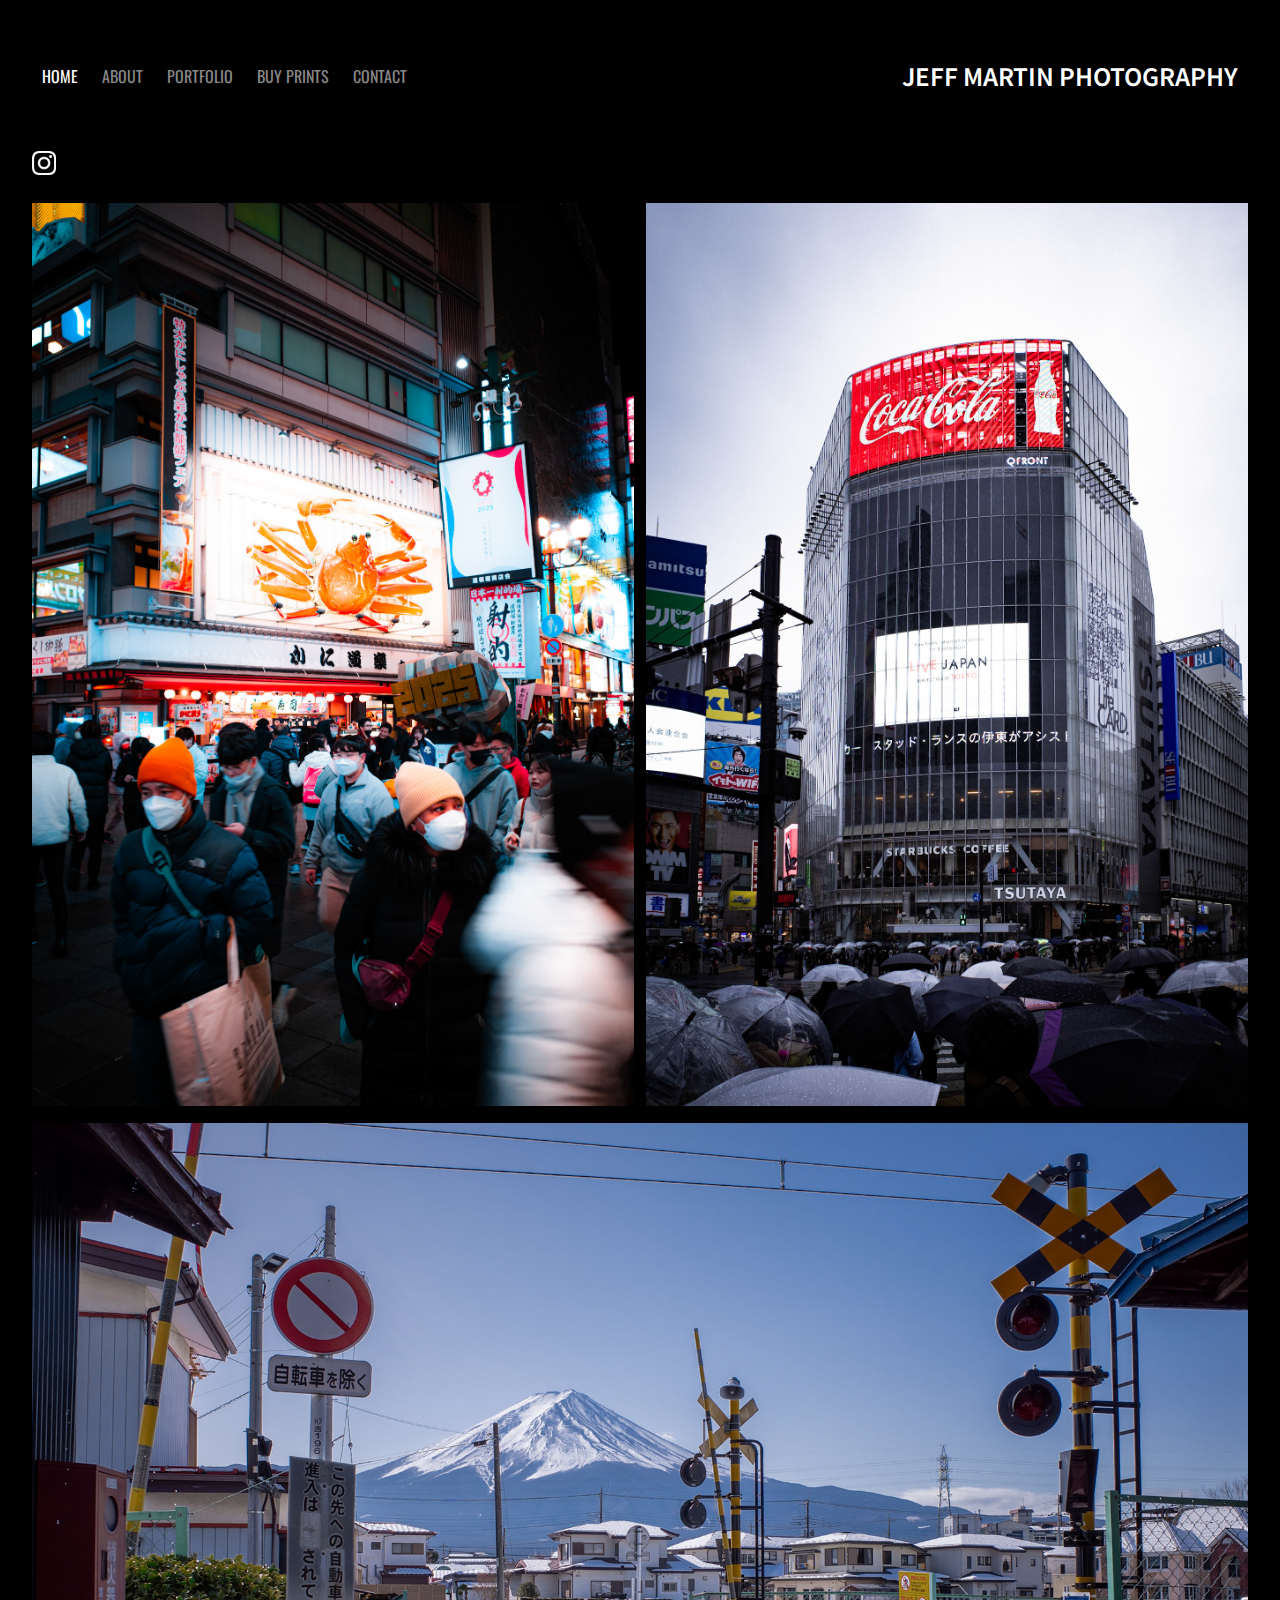
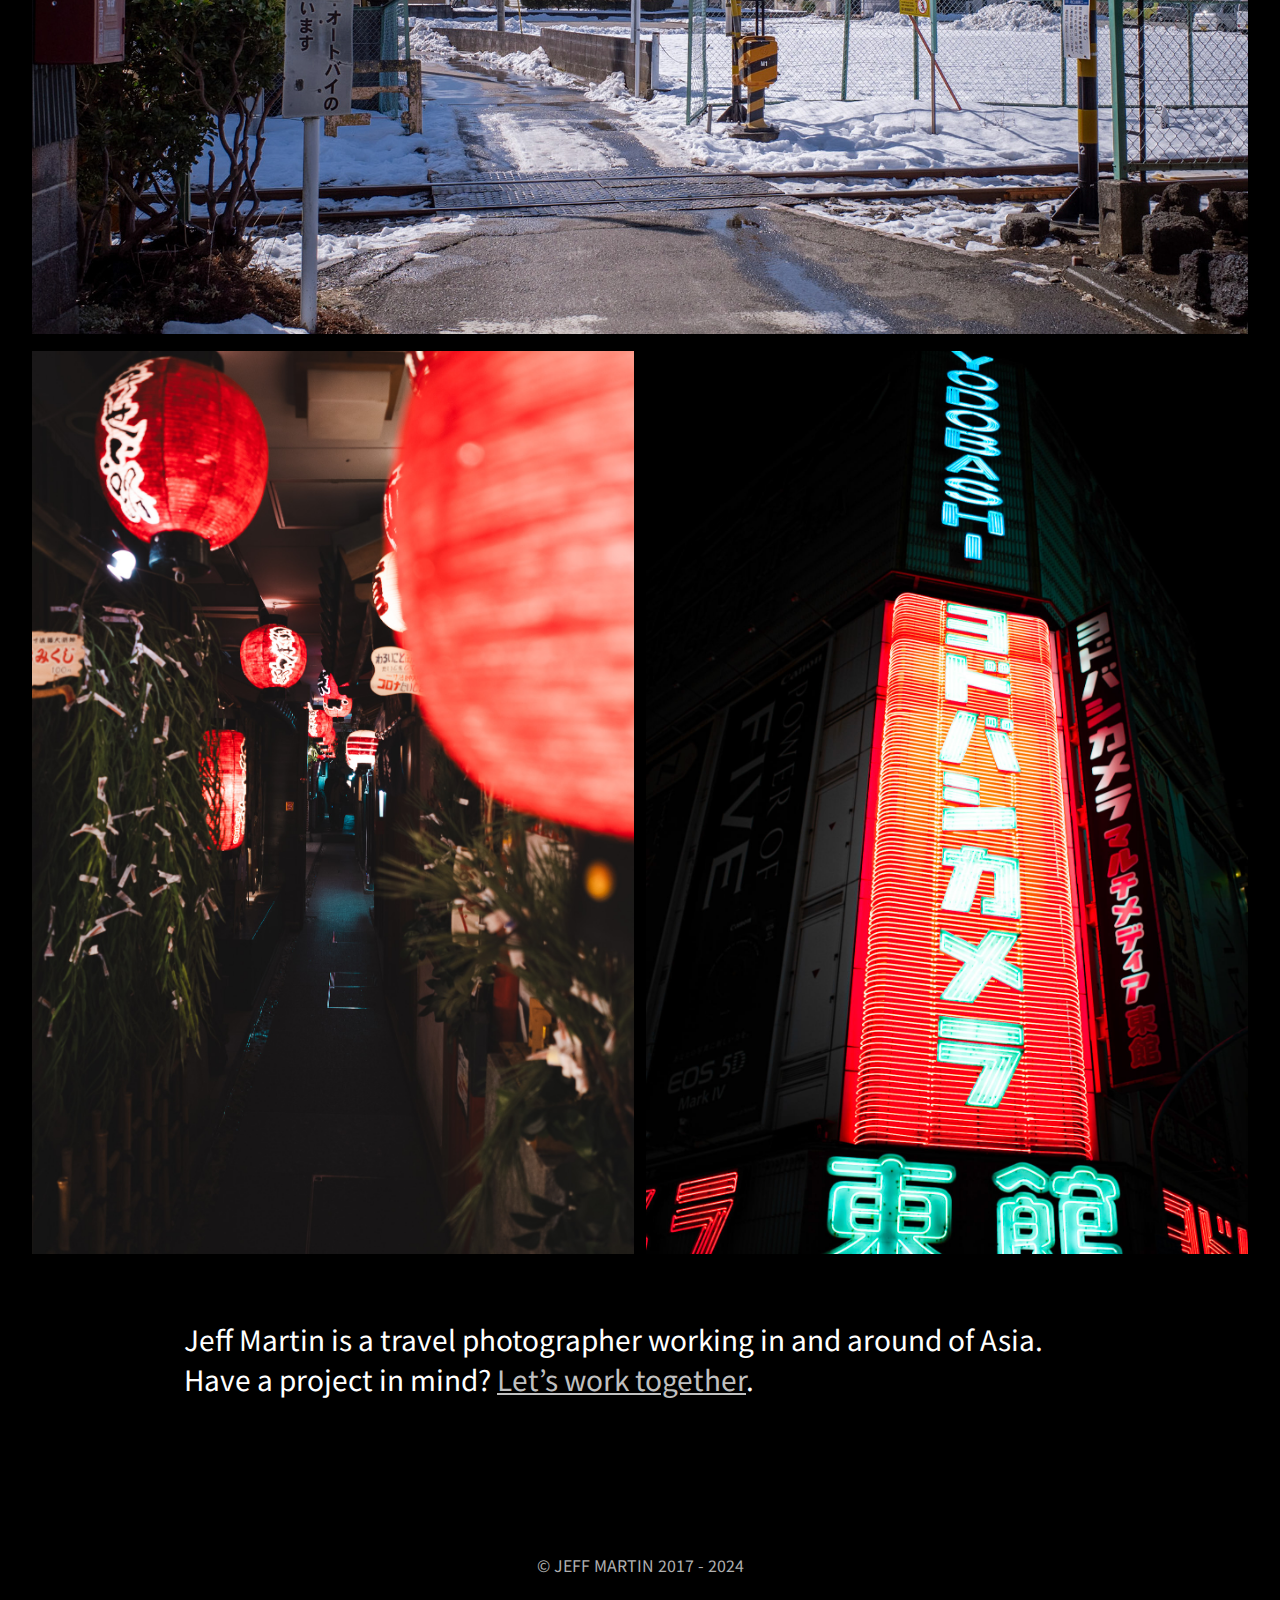
==== index.html @ 20f806f8 "Tweaks to theme" ====
<!DOCTYPE html>
<html lang="en">
<head>
    <meta charset="UTF-8">
    <meta name="viewport" content="width=device-width, initial-scale=1.0">
    <title>Jeff Martin Photography</title>
    <link rel="stylesheet" href="styles/common.css">
    <link rel="stylesheet" href="styles/menu.css">
    <link rel="stylesheet" href="styles/home.css">
    <link rel="stylesheet" href="styles/footer.css">

    <link rel="preconnect" href="https://fonts.googleapis.com">
    <link rel="preconnect" href="https://fonts.gstatic.com" crossorigin>
    <link href="https://fonts.googleapis.com/css2?family=Noto+Sans+JP:wght@100..900&family=Oswald:wght@200..700&display=swap" rel="stylesheet">
</head>
<body class="noto-sans-regular">
    <nav class="menu">
        <ul class="menu-links oswald">
            <li><a href="." id="menu-link-active">Home</a></li>
            <li><a href="about/">About</a></li>
            <li><a href="portfolio/">Portfolio</a></li>
            <li><a href="https://www.etsy.com/ca/shop/JeffMPhotoStudio" target="_blank">Buy Prints</a></li>
            <li><a href="contact/">Contact</a></li>
        </ul>
        <h1 class="menu-title noto-sans-semibold">Jeff Martin Photography</h1> 
    </nav>

    <div class="social-links-container">
        <a href="https://www.instagram.com/jeffm.jpg/" target="_blank" class="instagram-link">
            <img src="assets/Instagram_Glyph_White.png" alt="Instagram Link"> 
        </a>
    </div>
    
    <div class="grid-container">
        <div class="grid-item">
            <img src="photos/portfolio/dotonbori-crowd-1.jpg" alt="Photo of Dotonbori Osaka Crowds">
        </div>
        <div class="grid-item">
            <img src="photos/portfolio/shibuyacrossing-1.jpg" alt="Photo of Shibuya Crossing">
        </div>
        <div class="grid-item">
            <img src="photos/portfolio/fujisan-railroads-1.jpg" alt="Photo of Fuji-san">
        </div>
        <div class="grid-item">
            <img src="photos/portfolio/dotonbori-alley.jpg" alt="Photo of Dotonbori Alleyway">
        </div>
        <div class="grid-item">
            <img src="photos/portfolio/yodobashi-sign-1.jpg" alt="Photo of Yodobashi Camera">
        </div>
    </div>

    <div class="outro">
        <p>
            Jeff Martin is a travel photographer working in and around of Asia. Have a project in mind? <a href="contact/">Let’s work together</a>.
        </p>
    </div>

    <footer>
        <p>&copy; Jeff Martin 2017 - 2024</p>
    </footer>
</body>
</html>
---- styles/common.css ----
body {
    padding: 24px;
    background-color: black;
    color: white;
}

.noto-sans-regular {
  font-family: "Noto Sans JP", sans-serif;
  font-optical-sizing: auto;
  font-weight: 400;
  font-style: normal;
}

.noto-sans-semibold {
  font-family: "Noto Sans JP", sans-serif;
  font-optical-sizing: auto;
  font-weight: 600;
  font-style: normal;
}

.oswald {
  font-family: "Oswald", sans-serif;
  font-optical-sizing: auto;
  font-weight: 400;
  font-style: normal;
}

p a {
 text-decoration: underline;
 color: #c0c0c0;
 transition: color 0.4s ease;
}

p a:hover {
  color: #888;
}

a img:hover {
  opacity: 0.8;
  transition: opacity 0.4s ease;
}
---- styles/menu.css ----
.menu {
    display: flex;
    justify-content: space-between; /* Align items to left and right */
    align-items: center; /* Vertically center items */
    padding: 10px; /* Add some padding */
    text-transform: uppercase;
}

.menu-links {
    list-style: none; /* Remove bullet points */
    margin: 0;
    padding: 0;
}

.menu a {
    text-decoration: none; /* Remove underline */
    color: #888;
    transition: color 0.4s ease;
}

.menu a:hover {
    color: white;
}

.menu-links li {
    display: inline; /* Display links horizontally */
    margin-right: 20px; /* Add space between links */
    font-size: 16px;
}

.menu-title {
    font-size: 24px;
}

#menu-link-active {
    color: white;
}
---- styles/home.css ----
.social-links-container {
    padding-top: 32px;
    padding-bottom: 8px;
}

.grid-container {
    display: grid;
    grid-template-columns: repeat(2, 1fr); /* Two columns */
    grid-gap: 12px;
    max-width: 100%; /* Ensure grid doesn't exceed body width */
    margin: 0 auto; /* Center the grid horizontally */
    padding-bottom: 32px;
}

.grid-item:nth-child(-n + 2) { /* Target the first two photos */
    grid-row: auto / span 1; 
}

.grid-item:nth-child(3) { /* Target the third photo */
    grid-column: 1 / span 2; 
}

.grid-item:nth-child(-n + 5) { /* Target all five photos */
    grid-row: auto; /* Allow them to be placed automatically in rows */
}

.grid-item img {
    width: 100%;
    height: auto;
    object-fit: cover; 
}

.instagram-link {
    display: block;
    width: 24px; /* Set the width to 24px */
    height: 24px; /* Set the height to 24px */
    margin-bottom: 20px;
}

.instagram-link img {
    width: 100%;
    height: 100%;
    object-fit: contain; /* Ensure the image fits within the link without distortion */
}

.outro {
    font-size: 28px;
    width: 75%;
    margin: 0 auto;
}
---- styles/footer.css ----
footer {
    text-align: center;
    padding: 10px;
    margin-top: 128px;
    color: #b0b0b0;
    text-transform: uppercase;
}
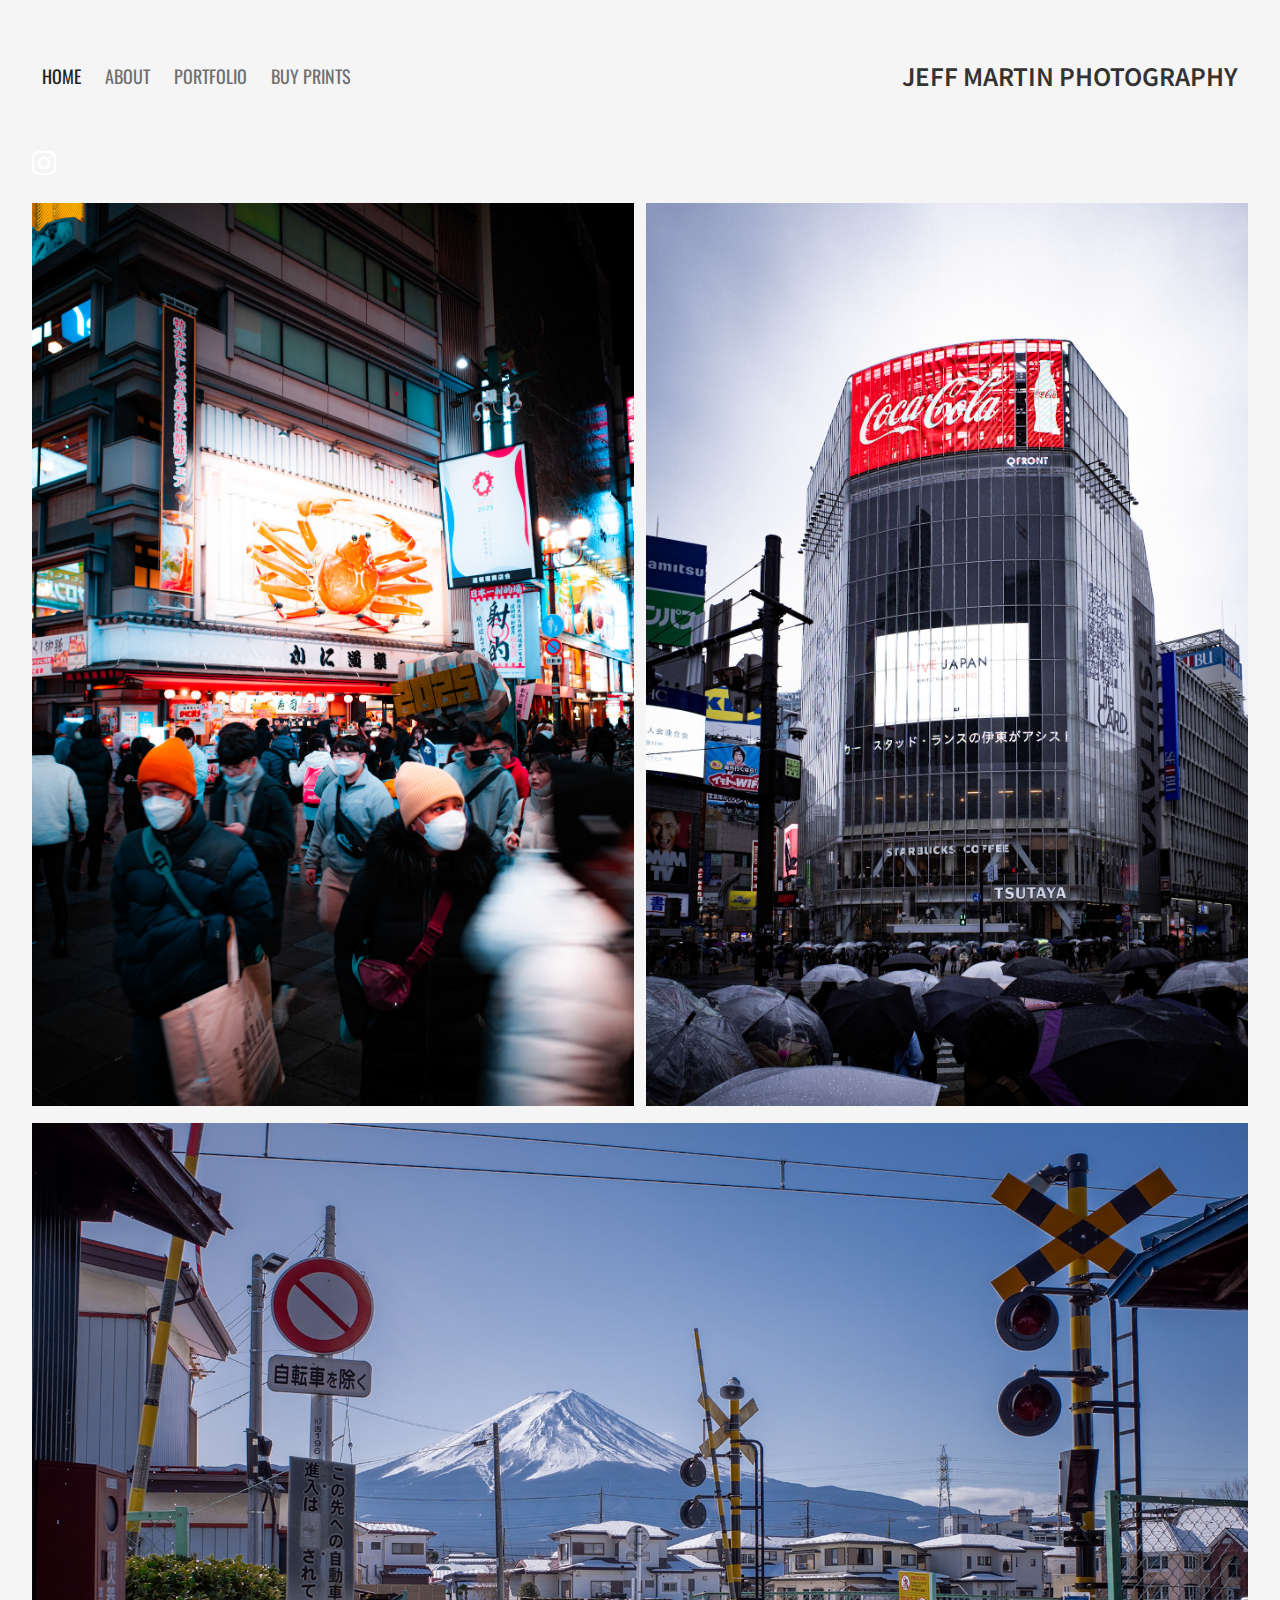
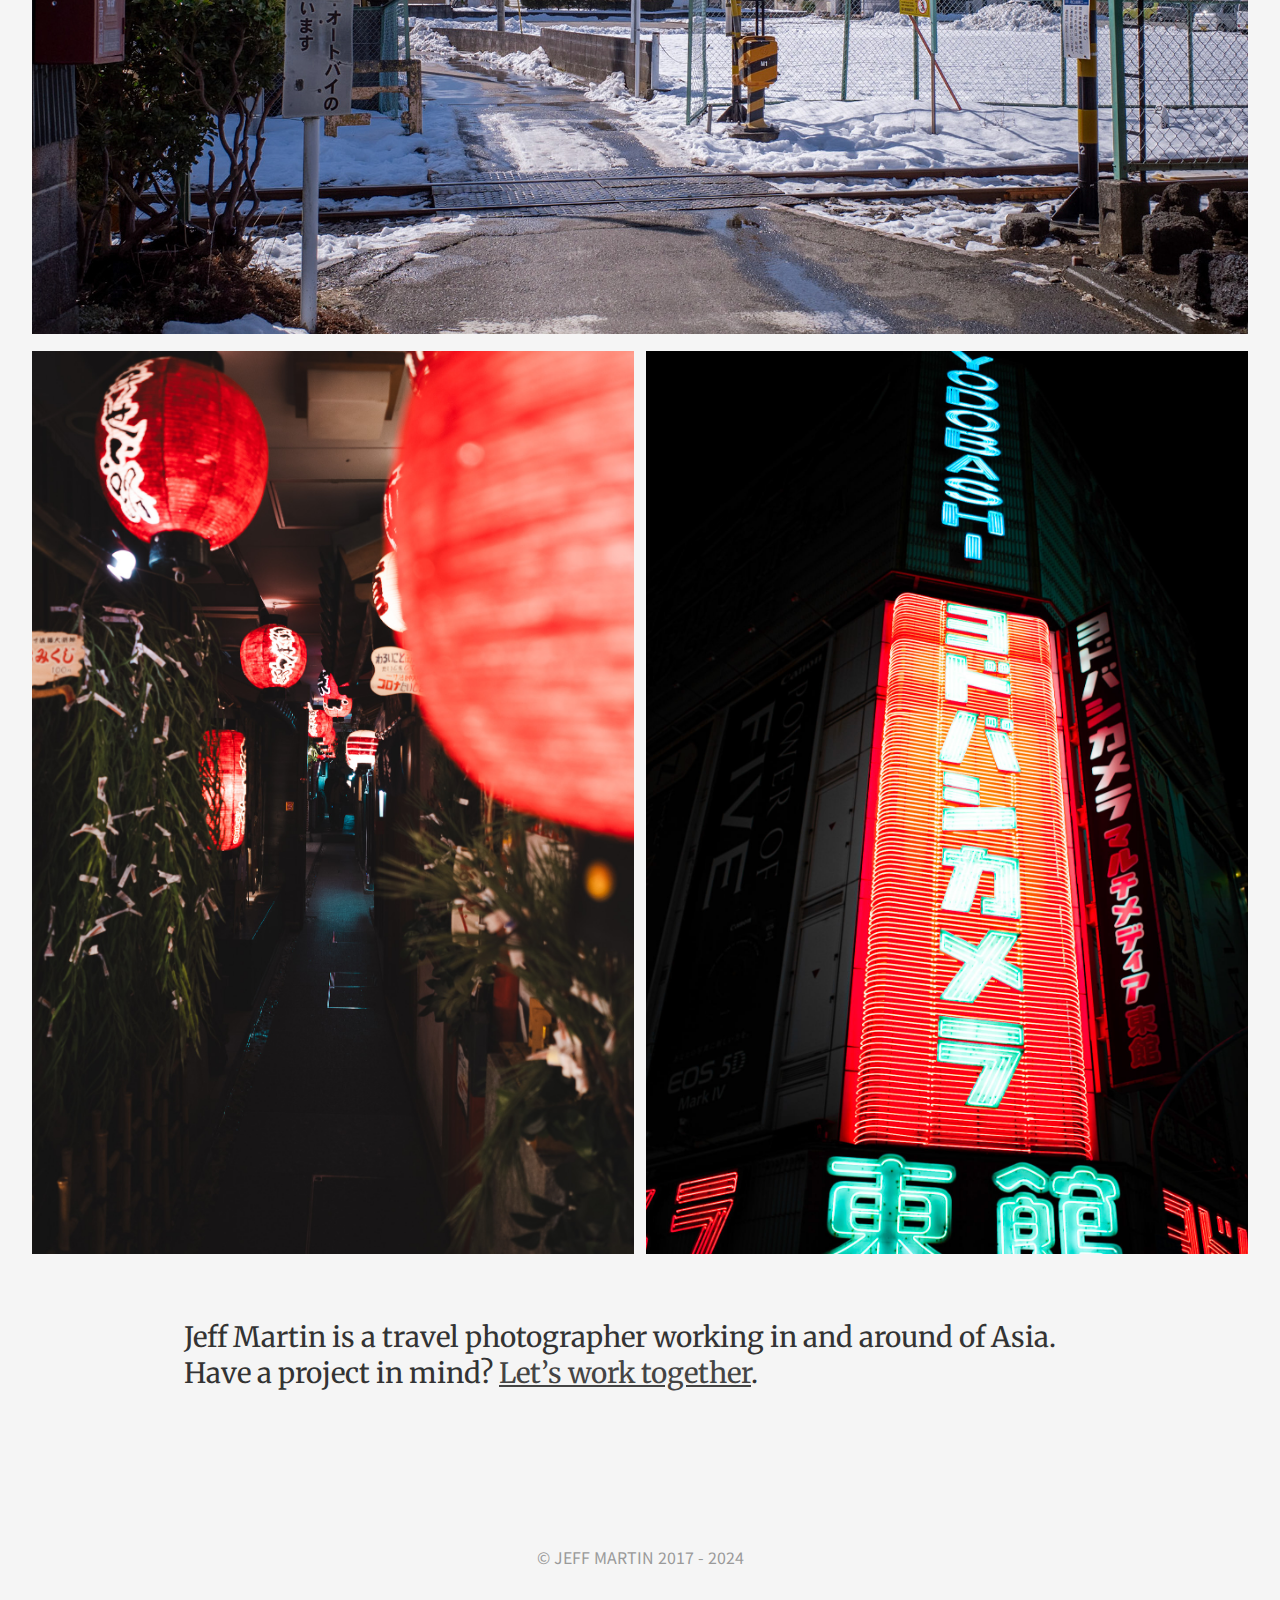
==== commit 95107627: "Finalize" ====
--- a/index.html
+++ b/index.html
@@ -11,7 +11,7 @@
 
     <link rel="preconnect" href="https://fonts.googleapis.com">
     <link rel="preconnect" href="https://fonts.gstatic.com" crossorigin>
-    <link href="https://fonts.googleapis.com/css2?family=Noto+Sans+JP:wght@100..900&family=Oswald:wght@200..700&display=swap" rel="stylesheet">
+    <link href="https://fonts.googleapis.com/css2?family=Noto+Sans+JP:wght@100..900&family=Oswald:wght@200..700&family=Merriweather:ital,wght@0,300;0,400;0,700;0,900;1,300;1,400;1,700;1,900&display=swap" rel="stylesheet">
 </head>
 <body class="noto-sans-regular">
     <nav class="menu">
@@ -20,7 +20,6 @@
             <li><a href="about/">About</a></li>
             <li><a href="portfolio/">Portfolio</a></li>
             <li><a href="https://www.etsy.com/ca/shop/JeffMPhotoStudio" target="_blank">Buy Prints</a></li>
-            <li><a href="contact/">Contact</a></li>
         </ul>
         <h1 class="menu-title noto-sans-semibold">Jeff Martin Photography</h1> 
     </nav>
@@ -33,23 +32,23 @@
     
     <div class="grid-container">
         <div class="grid-item">
-            <img src="photos/portfolio/dotonbori-crowd-1.jpg" alt="Photo of Dotonbori Osaka Crowds">
+            <img src="photos/portfolio/japan/dotonbori-crowd-1.jpg" alt="Photo of Dotonbori Osaka Crowds">
         </div>
         <div class="grid-item">
-            <img src="photos/portfolio/shibuyacrossing-1.jpg" alt="Photo of Shibuya Crossing">
+            <img src="photos/portfolio/japan/shibuyacrossing-1.jpg" alt="Photo of Shibuya Crossing">
         </div>
         <div class="grid-item">
-            <img src="photos/portfolio/fujisan-railroads-1.jpg" alt="Photo of Fuji-san">
+            <img src="photos/portfolio/japan/fujisan-railroads-1.jpg" alt="Photo of Fuji-san">
         </div>
         <div class="grid-item">
-            <img src="photos/portfolio/dotonbori-alley.jpg" alt="Photo of Dotonbori Alleyway">
+            <img src="photos/portfolio/japan/dotonbori-alley.jpg" alt="Photo of Dotonbori Alleyway">
         </div>
         <div class="grid-item">
-            <img src="photos/portfolio/yodobashi-sign-1.jpg" alt="Photo of Yodobashi Camera">
+            <img src="photos/portfolio/japan/yodobashi-sign-1.jpg" alt="Photo of Yodobashi Camera">
         </div>
     </div>
 
-    <div class="outro">
+    <div class="outro merriweather-regular">
         <p>
             Jeff Martin is a travel photographer working in and around of Asia. Have a project in mind? <a href="contact/">Let’s work together</a>.
         </p>
--- a/styles/common.css
+++ b/styles/common.css
@@ -1,9 +1,10 @@
 body {
     padding: 24px;
-    background-color: black;
-    color: white;
+    color: #333;
+    background-color: #f5f5f5;
 }
 
+/* Fonts */
 .noto-sans-regular {
   font-family: "Noto Sans JP", sans-serif;
   font-optical-sizing: auto;
@@ -25,9 +26,58 @@
   font-style: normal;
 }
 
+.merriweather-light {
+  font-family: "Merriweather", serif;
+  font-weight: 300;
+  font-style: normal;
+}
+
+.merriweather-regular {
+  font-family: "Merriweather", serif;
+  font-weight: 400;
+  font-style: normal;
+}
+
+.merriweather-bold {
+  font-family: "Merriweather", serif;
+  font-weight: 700;
+  font-style: normal;
+}
+
+.merriweather-black {
+  font-family: "Merriweather", serif;
+  font-weight: 900;
+  font-style: normal;
+}
+
+.merriweather-light-italic {
+  font-family: "Merriweather", serif;
+  font-weight: 300;
+  font-style: italic;
+}
+
+.merriweather-regular-italic {
+  font-family: "Merriweather", serif;
+  font-weight: 400;
+  font-style: italic;
+}
+
+.merriweather-bold-italic {
+  font-family: "Merriweather", serif;
+  font-weight: 700;
+  font-style: italic;
+}
+
+.merriweather-black-italic {
+  font-family: "Merriweather", serif;
+  font-weight: 900;
+  font-style: italic;
+}
+
+/* Links */
 p a {
  text-decoration: underline;
- color: #c0c0c0;
+ color: #444;
  transition: color 0.4s ease;
 }
 
--- a/styles/menu.css
+++ b/styles/menu.css
@@ -14,18 +14,18 @@
 
 .menu a {
     text-decoration: none; /* Remove underline */
-    color: #888;
+    color: #707070;
     transition: color 0.4s ease;
 }
 
 .menu a:hover {
-    color: white;
+    color: #222;
 }
 
 .menu-links li {
     display: inline; /* Display links horizontally */
     margin-right: 20px; /* Add space between links */
-    font-size: 16px;
+    font-size: 18px;
 }
 
 .menu-title {
@@ -33,5 +33,5 @@
 }
 
 #menu-link-active {
-    color: white;
+    color: #222;
 }--- a/styles/home.css
+++ b/styles/home.css
@@ -47,4 +47,5 @@
     font-size: 28px;
     width: 75%;
     margin: 0 auto;
+    colour: #444;
 }--- a/styles/footer.css
+++ b/styles/footer.css
@@ -2,6 +2,6 @@
     text-align: center;
     padding: 10px;
     margin-top: 128px;
-    color: #b0b0b0;
+    color: #9a9a9a;
     text-transform: uppercase;
 }
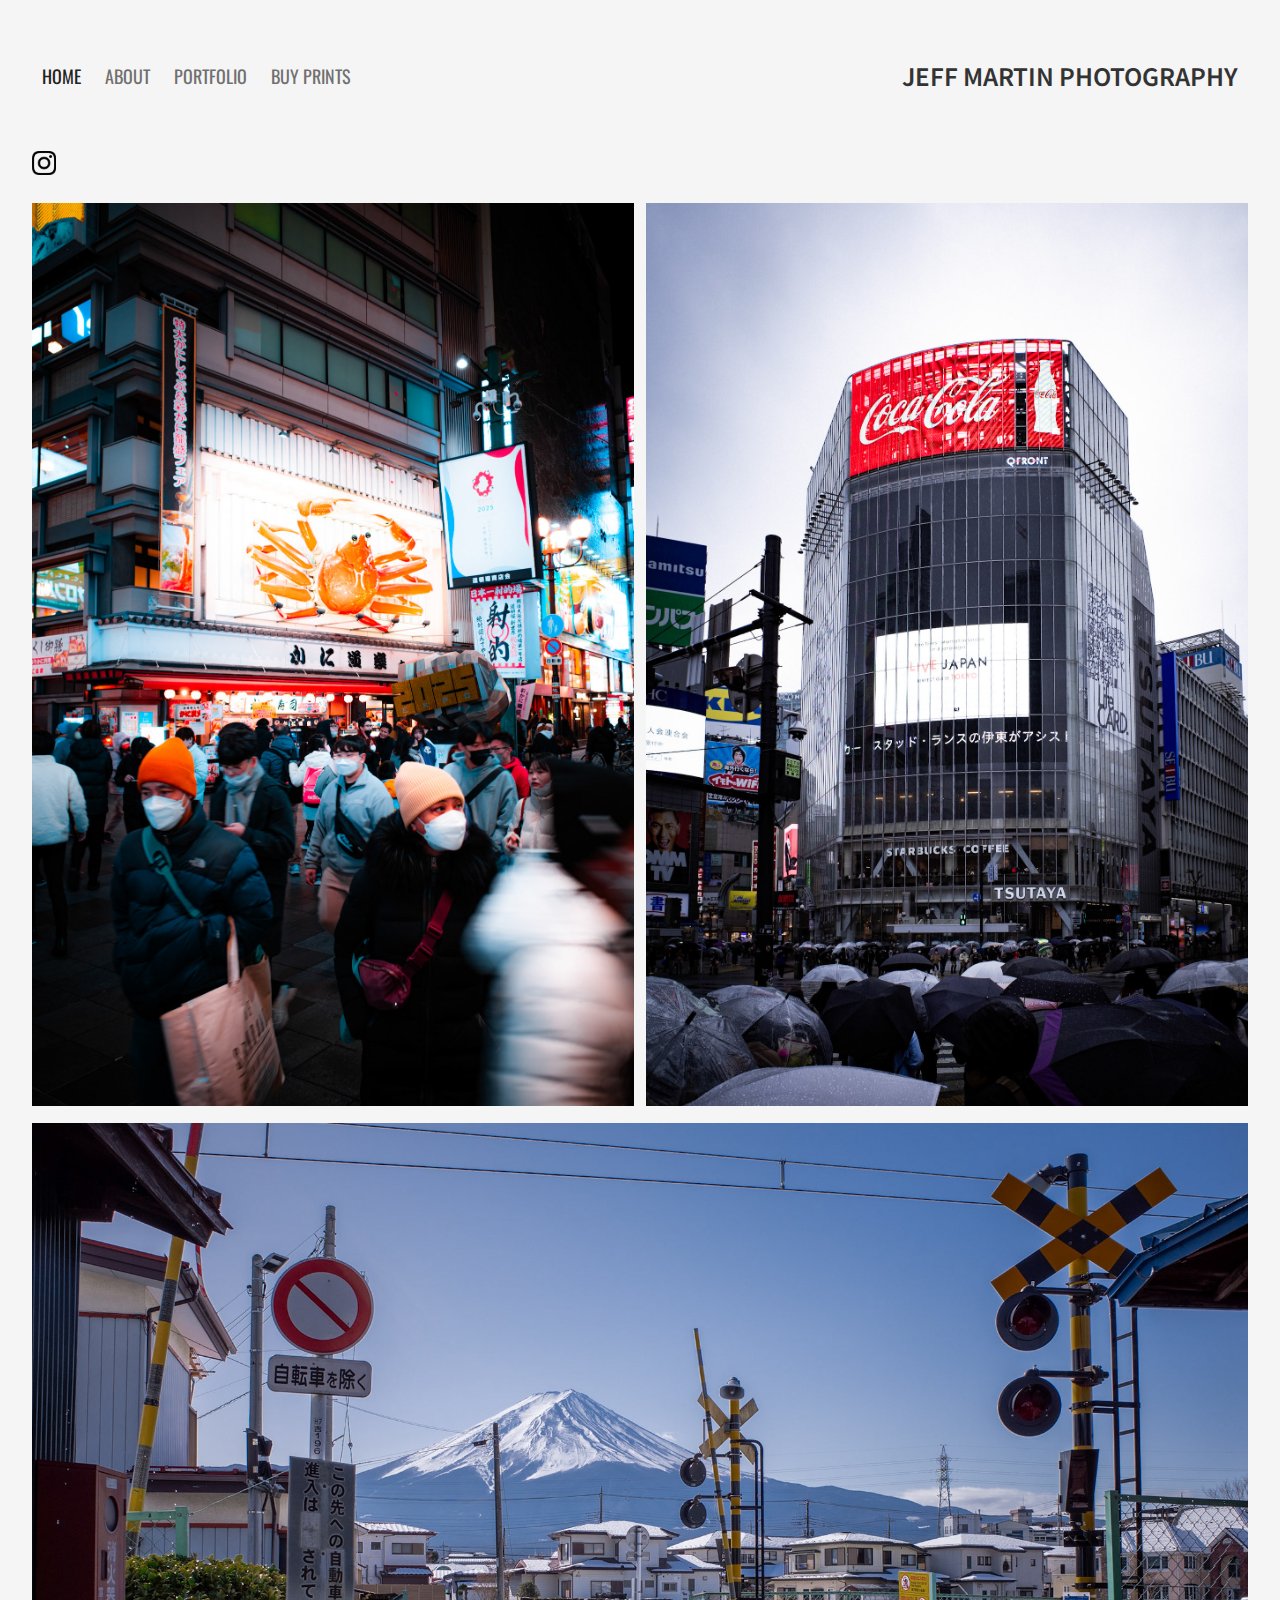
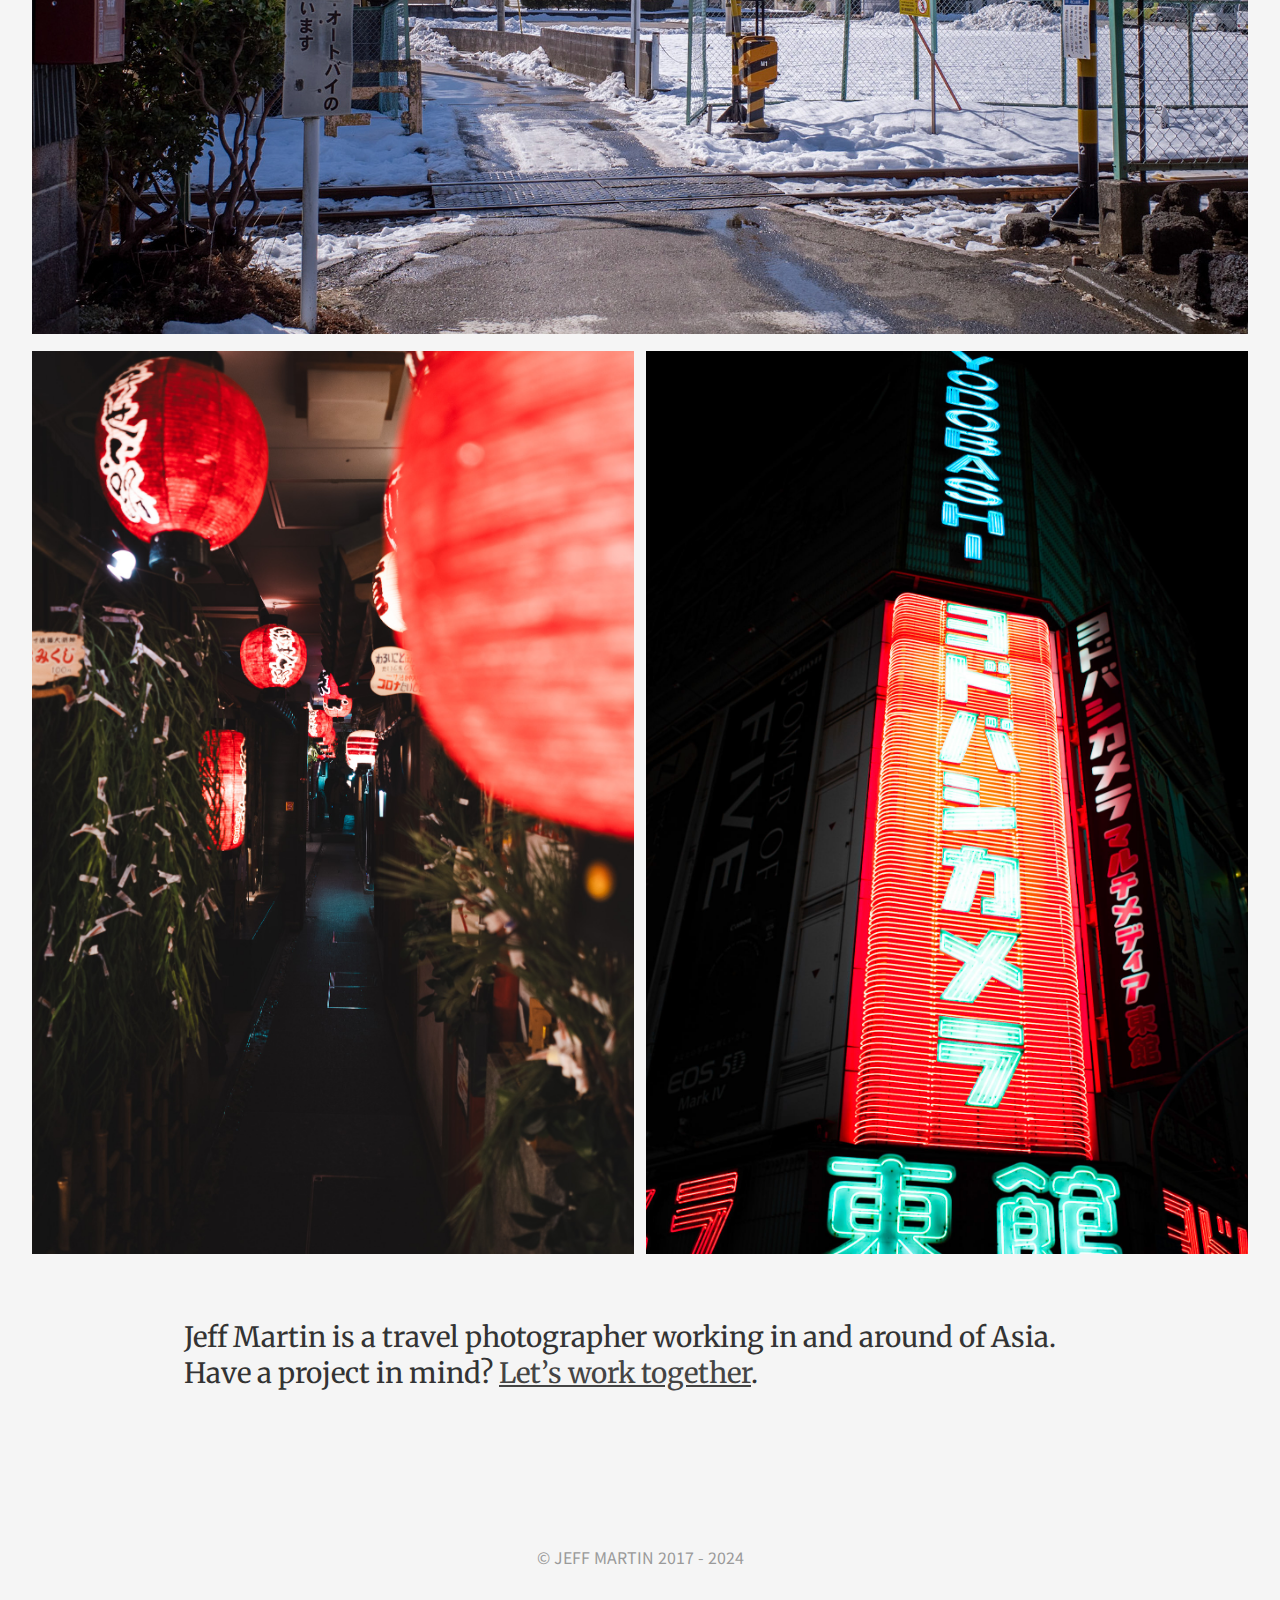
==== commit 6eeec33f: "Update index.html" ====
--- a/index.html
+++ b/index.html
@@ -26,7 +26,7 @@
 
     <div class="social-links-container">
         <a href="https://www.instagram.com/jeffm.jpg/" target="_blank" class="instagram-link">
-            <img src="assets/Instagram_Glyph_White.png" alt="Instagram Link"> 
+            <img src="assets/Instagram_Glyph_Black.png" alt="Instagram Link"> 
         </a>
     </div>
     
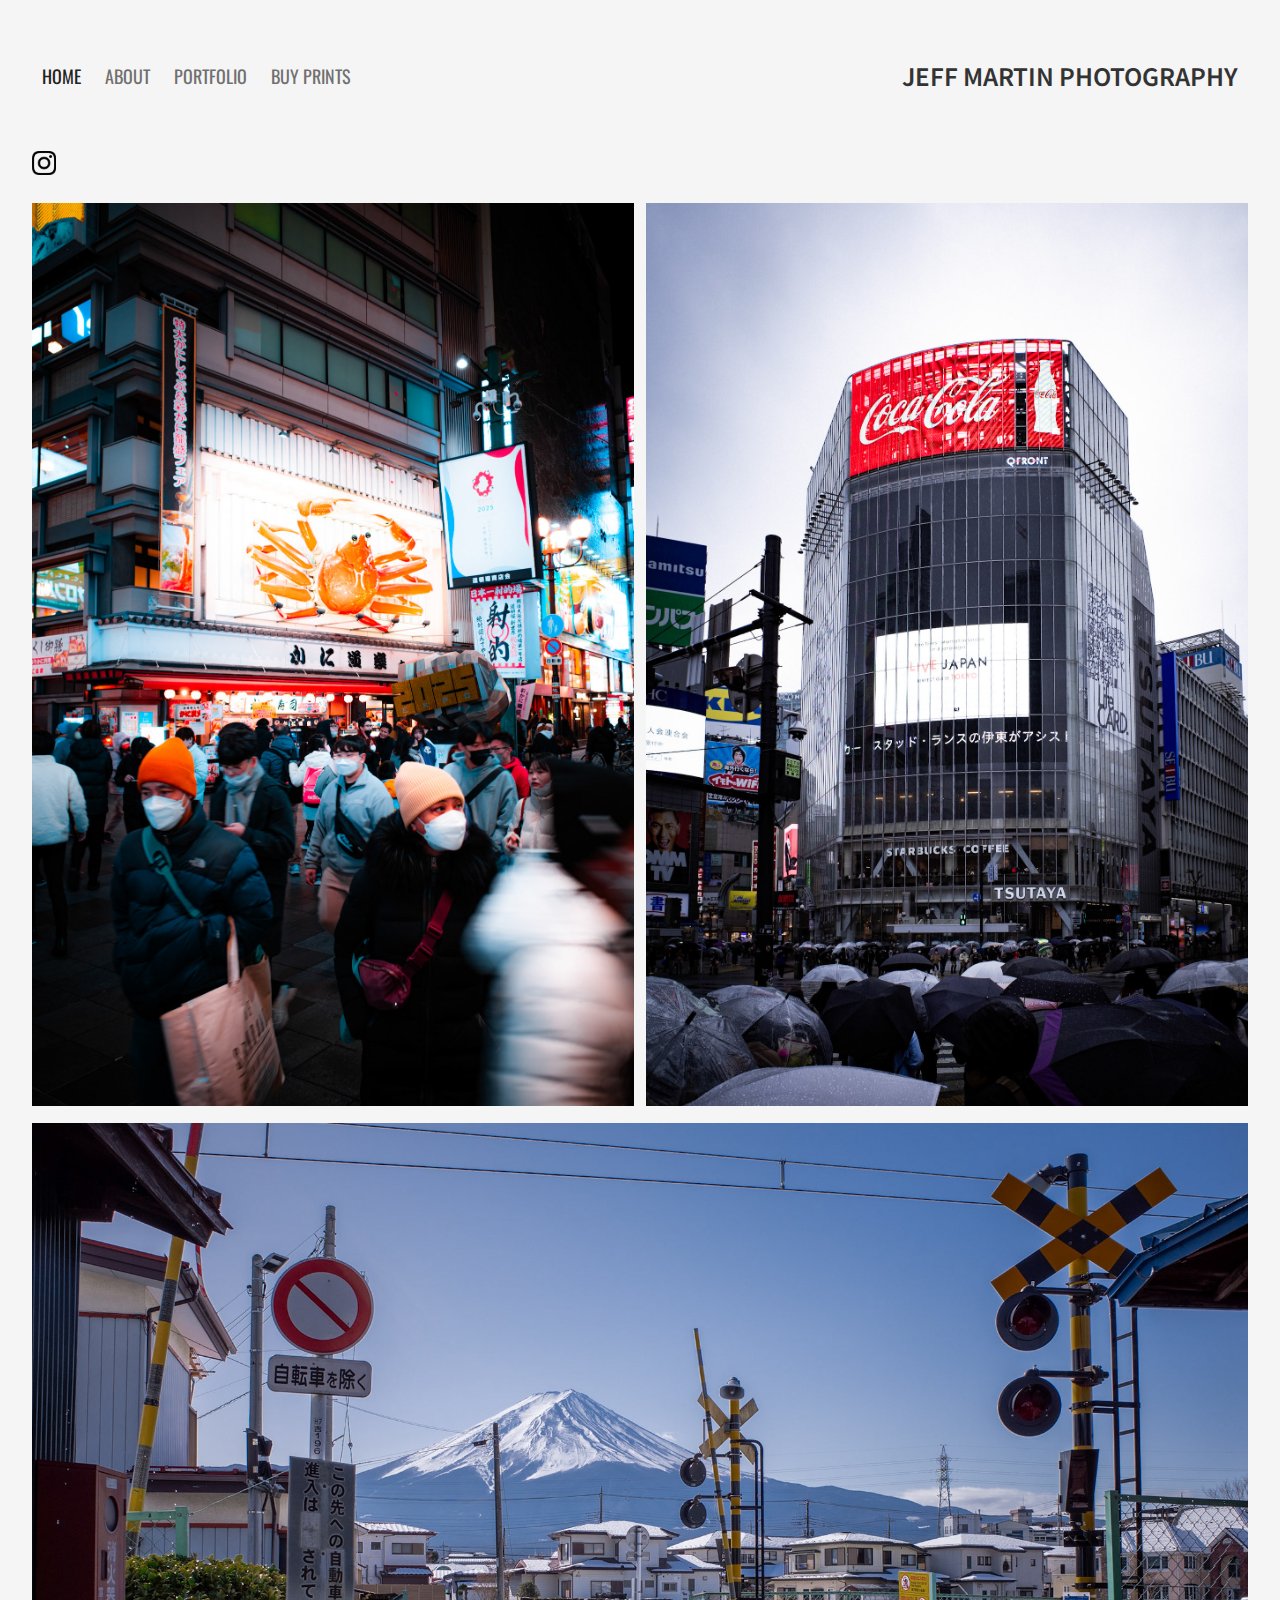
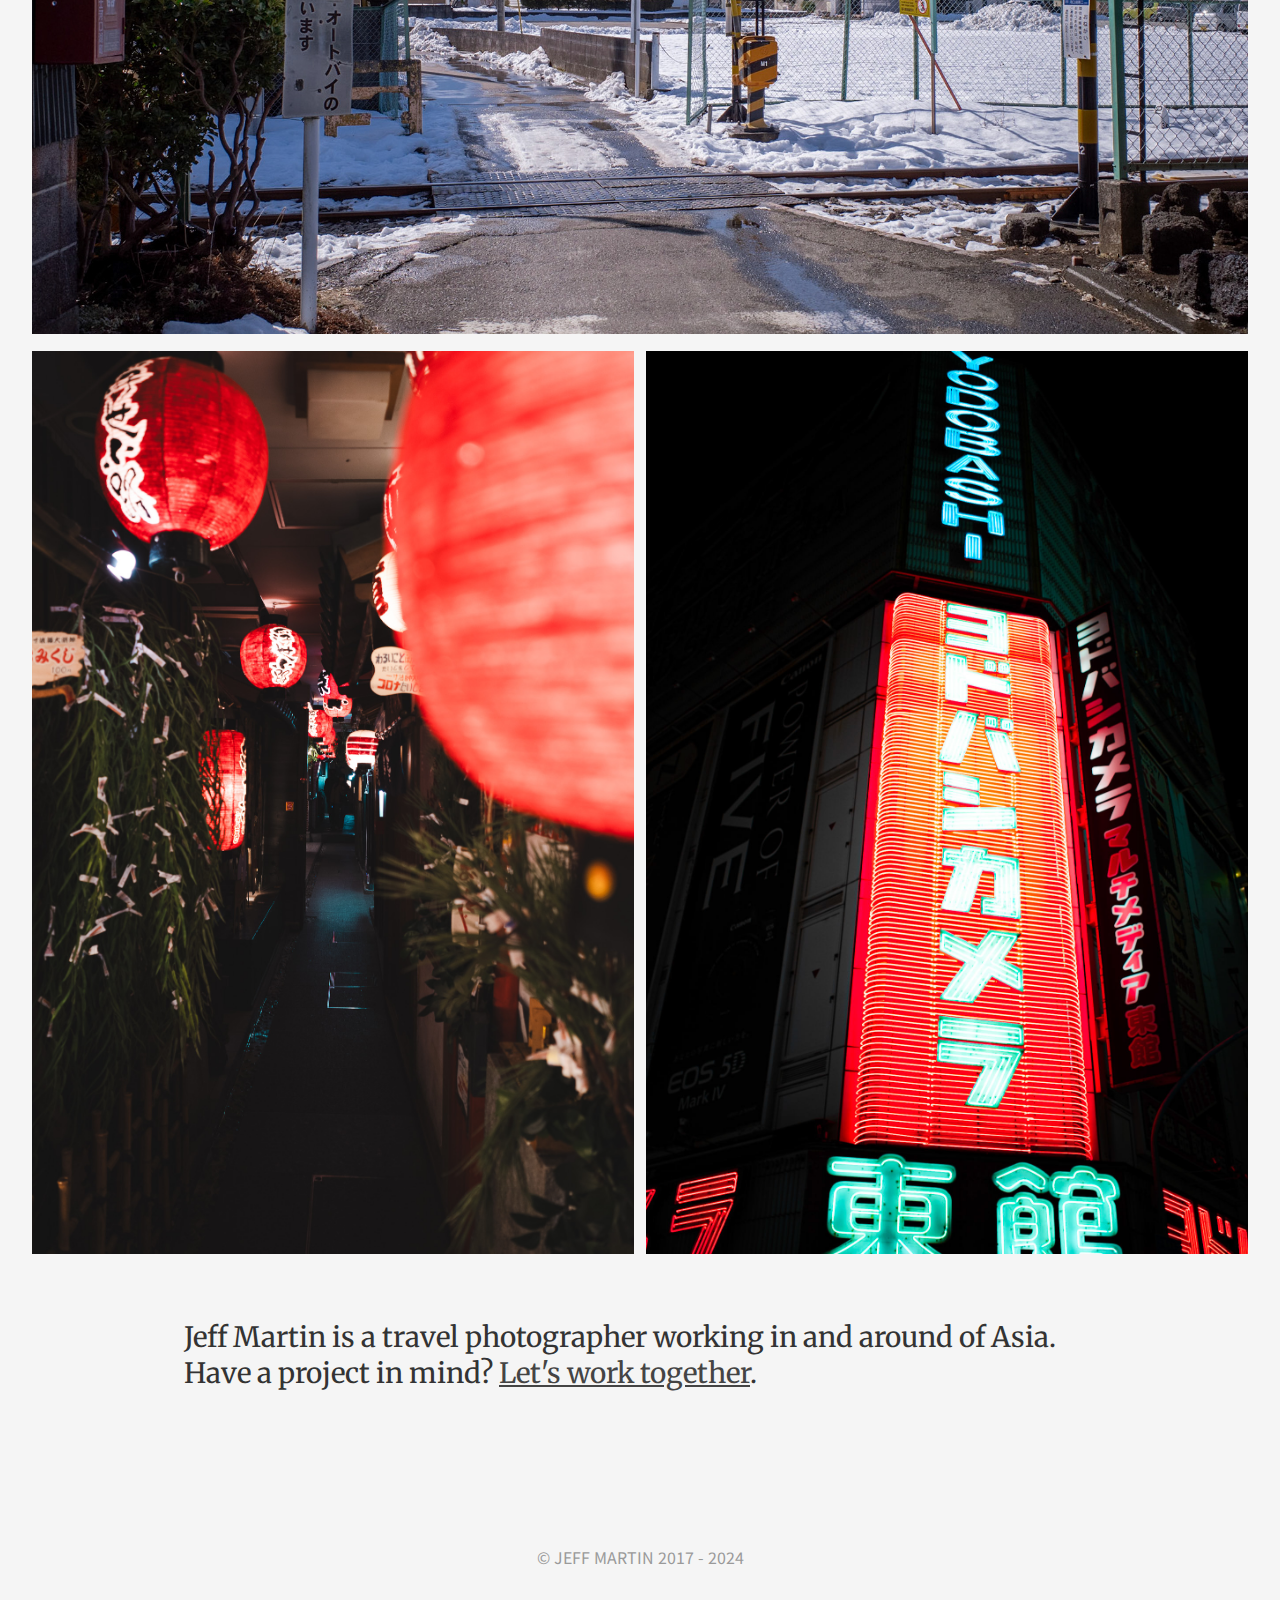
==== commit 42a01df1: "Update index.html" ====
--- a/index.html
+++ b/index.html
@@ -50,7 +50,7 @@
 
     <div class="outro merriweather-regular">
         <p>
-            Jeff Martin is a travel photographer working in and around of Asia. Have a project in mind? <a href="contact/">Let’s work together</a>.
+            Jeff Martin is a travel photographer working in and around of Asia. Have a project in mind? <a href="mailto:jeffmartin.photos@gmail.com">Let's work together</a>.
         </p>
     </div>
 
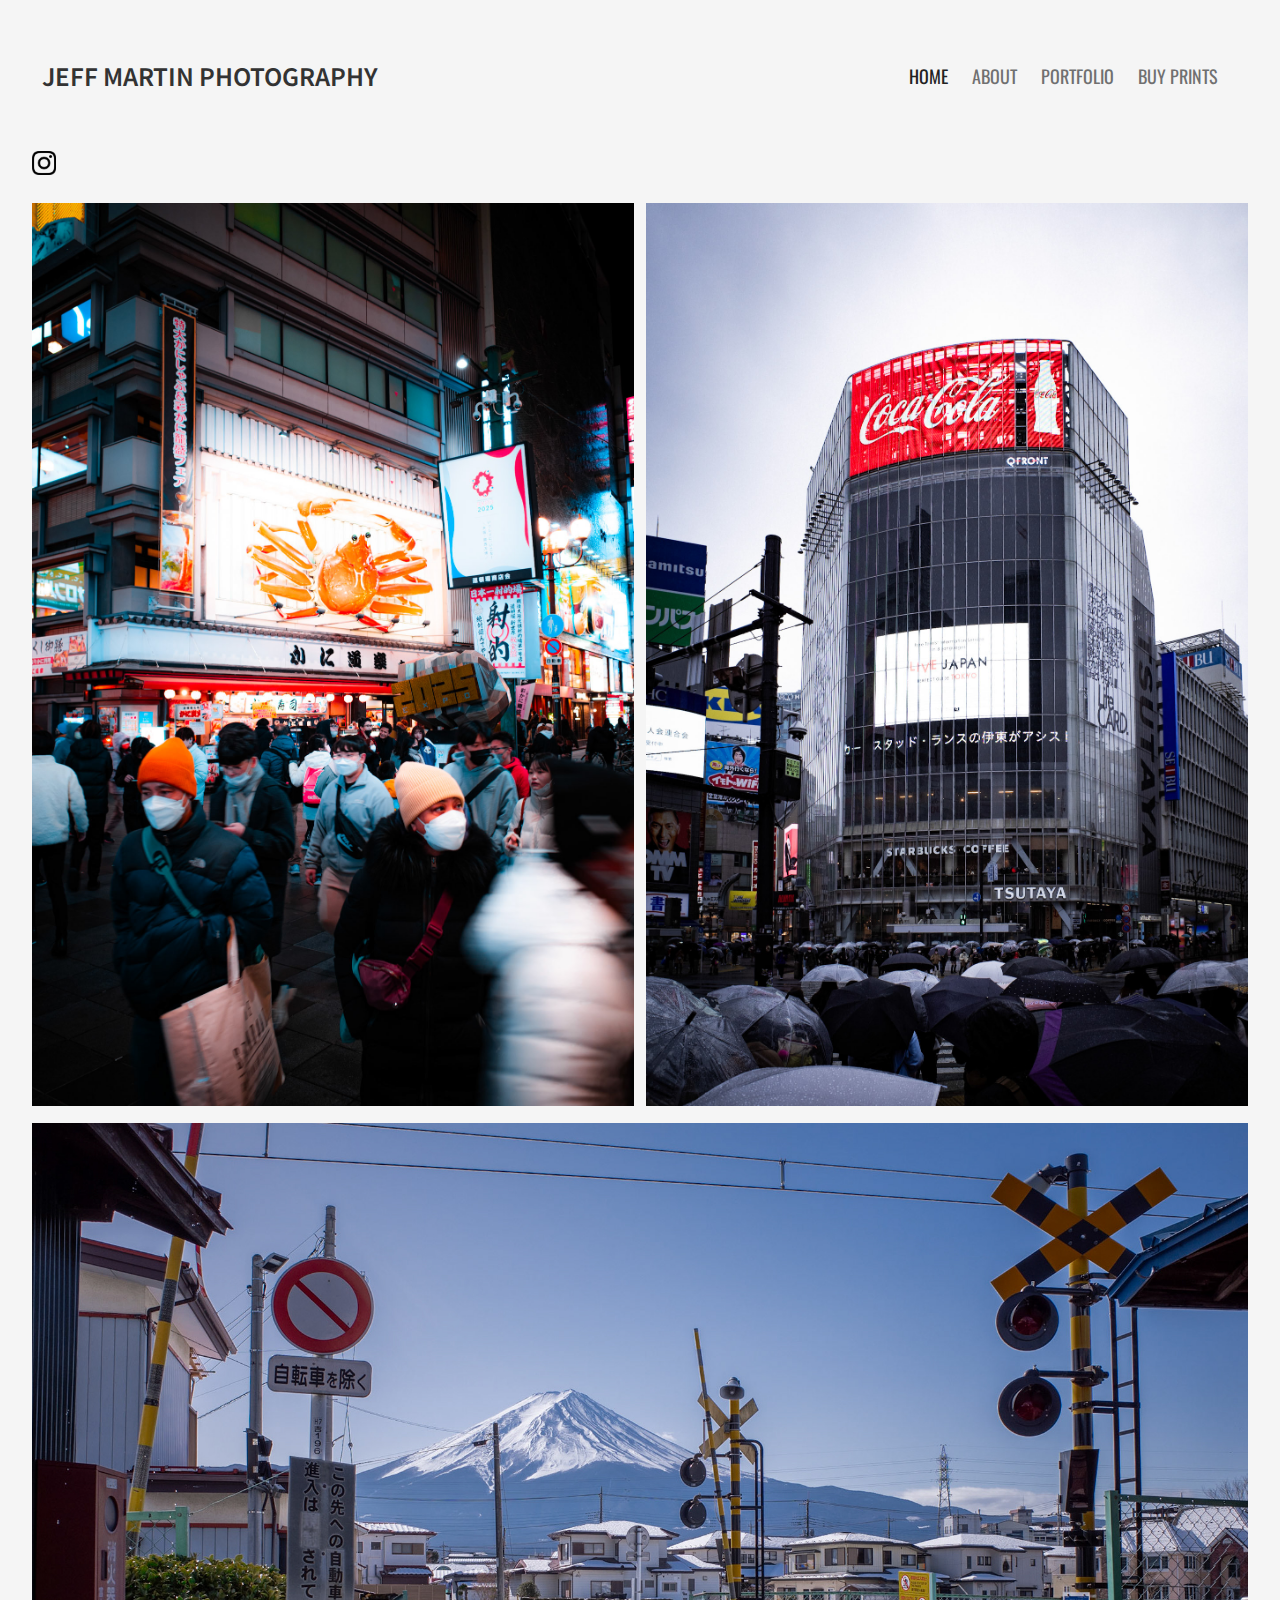
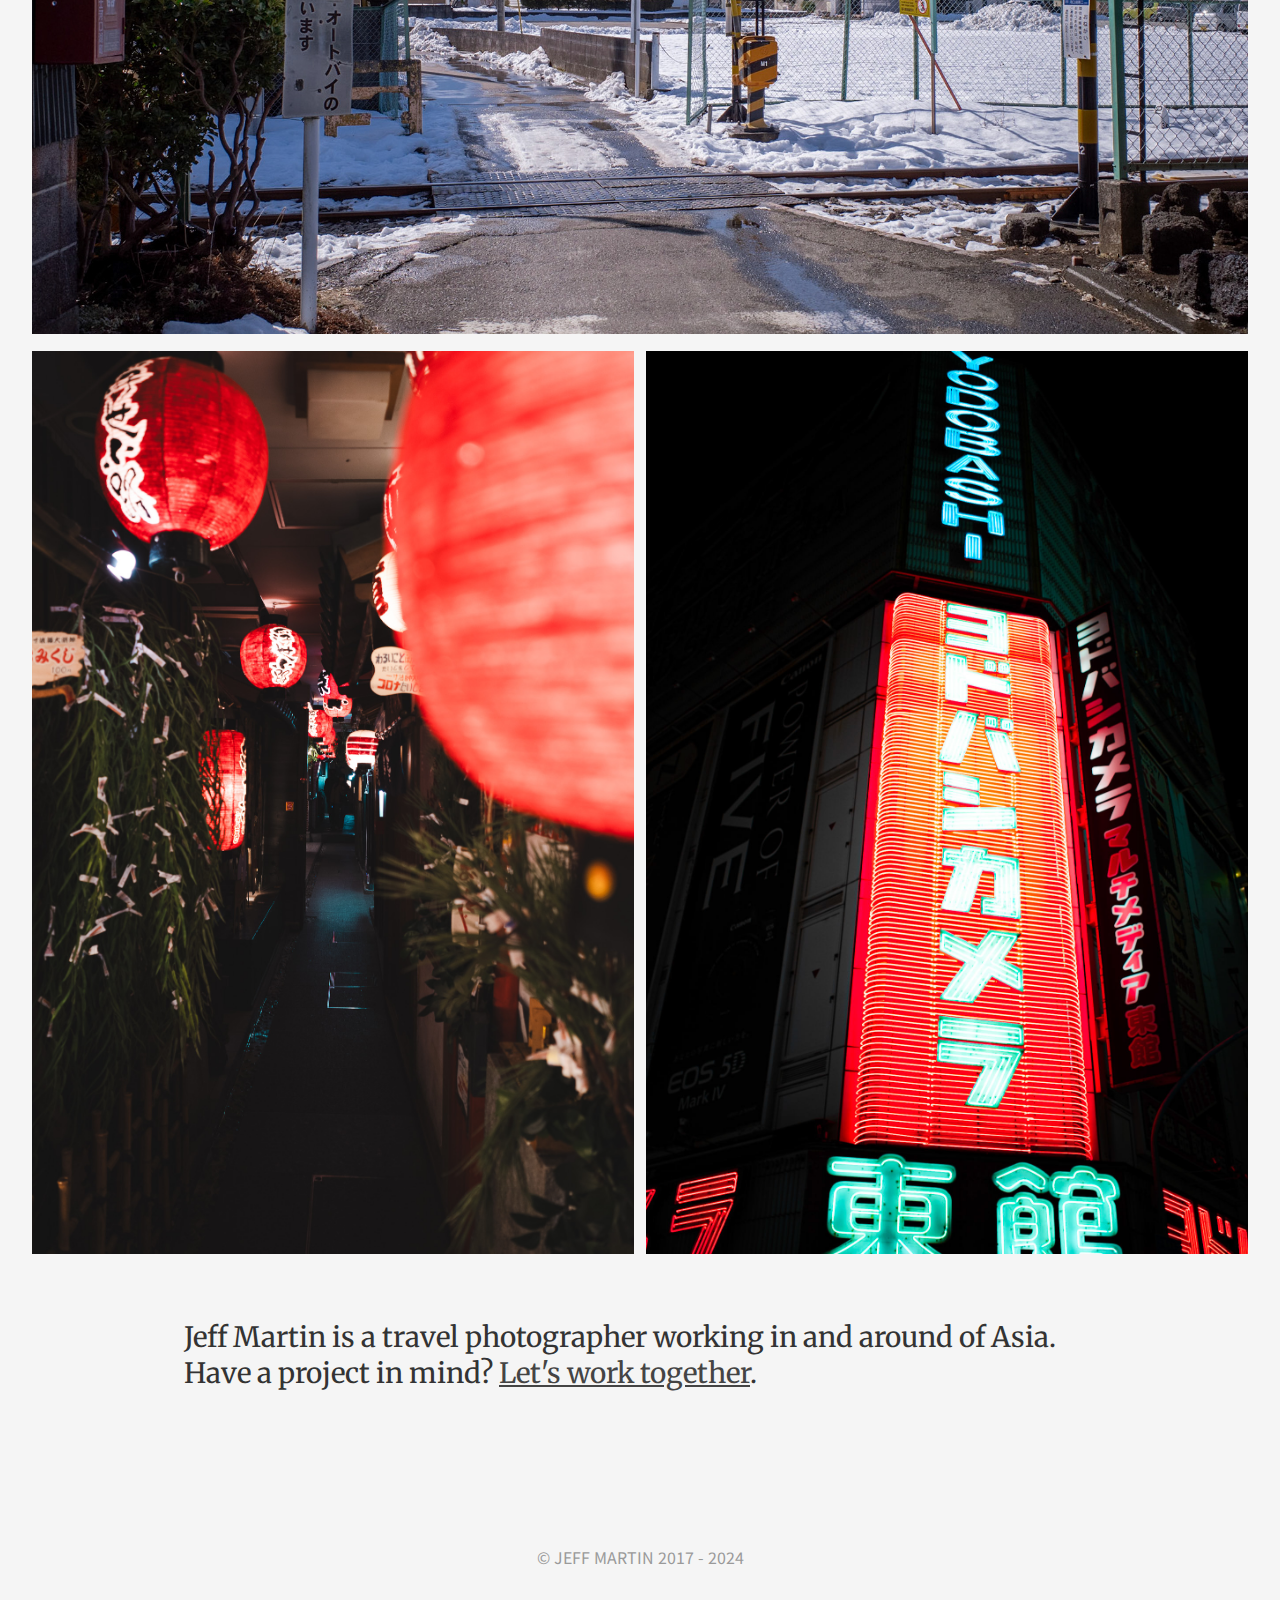
==== commit 4bfd5de4: "Responsive design updates" ====
--- a/index.html
+++ b/index.html
@@ -15,13 +15,18 @@
 </head>
 <body class="noto-sans-regular">
     <nav class="menu">
+        <div class="menu-top">
+            <h1 class="menu-title noto-sans-semibold">Jeff Martin Photography</h1>
+            <div class="hamburger">
+                <div class="hamburger-icon"></div>
+            </div>
+        </div>
         <ul class="menu-links oswald">
             <li><a href="." id="menu-link-active">Home</a></li>
             <li><a href="about/">About</a></li>
             <li><a href="portfolio/">Portfolio</a></li>
             <li><a href="https://www.etsy.com/ca/shop/JeffMPhotoStudio" target="_blank">Buy Prints</a></li>
         </ul>
-        <h1 class="menu-title noto-sans-semibold">Jeff Martin Photography</h1> 
     </nav>
 
     <div class="social-links-container">
@@ -57,5 +62,7 @@
     <footer>
         <p>&copy; Jeff Martin 2017 - 2024</p>
     </footer>
+
+    <script src="scripts/common.js"></script>
 </body>
 </html>
--- a/styles/menu.css
+++ b/styles/menu.css
@@ -34,4 +34,46 @@
 
 #menu-link-active {
     color: #222;
+}
+
+/* Hamburger button styles */
+.hamburger {
+    display: none; 
+    cursor: pointer;
+}
+
+.hamburger-icon {
+    width: 24px;
+    height: 24px;
+    background-image: url("data:image/svg+xml,%3Csvg viewBox='0 0 24 24' xmlns='http://www.w3.org/2000/svg'%3E%3Cpath d='M4 6h16M4 12h16m-7 6h7' stroke='%23000000' stroke-width='2' stroke-linecap='round' stroke-linejoin='round' fill='none' /%3E%3C/svg%3E");
+    background-size: contain;
+}
+
+/* Responsive styles for smaller screens */
+@media (max-width: 768px) { /* Adjust breakpoint as needed */
+    .menu {
+        flex-direction: column;
+        align-items: flex-start;
+    }
+
+    .menu-top { /* New class to group title and hamburger */
+        display: flex;
+        justify-content: space-between;
+        align-items: center;
+        width: 100%;
+    }
+
+    .hamburger {
+        display: block; /* Show the hamburger button on mobile */
+    }
+
+    .menu-links {
+        display: none; /* Initially hide the links */
+        width: 100%;
+        margin-top: 10px;
+    }
+
+    .menu-links.show {
+        display: block; /* Show the links when the menu is open */
+    }
 }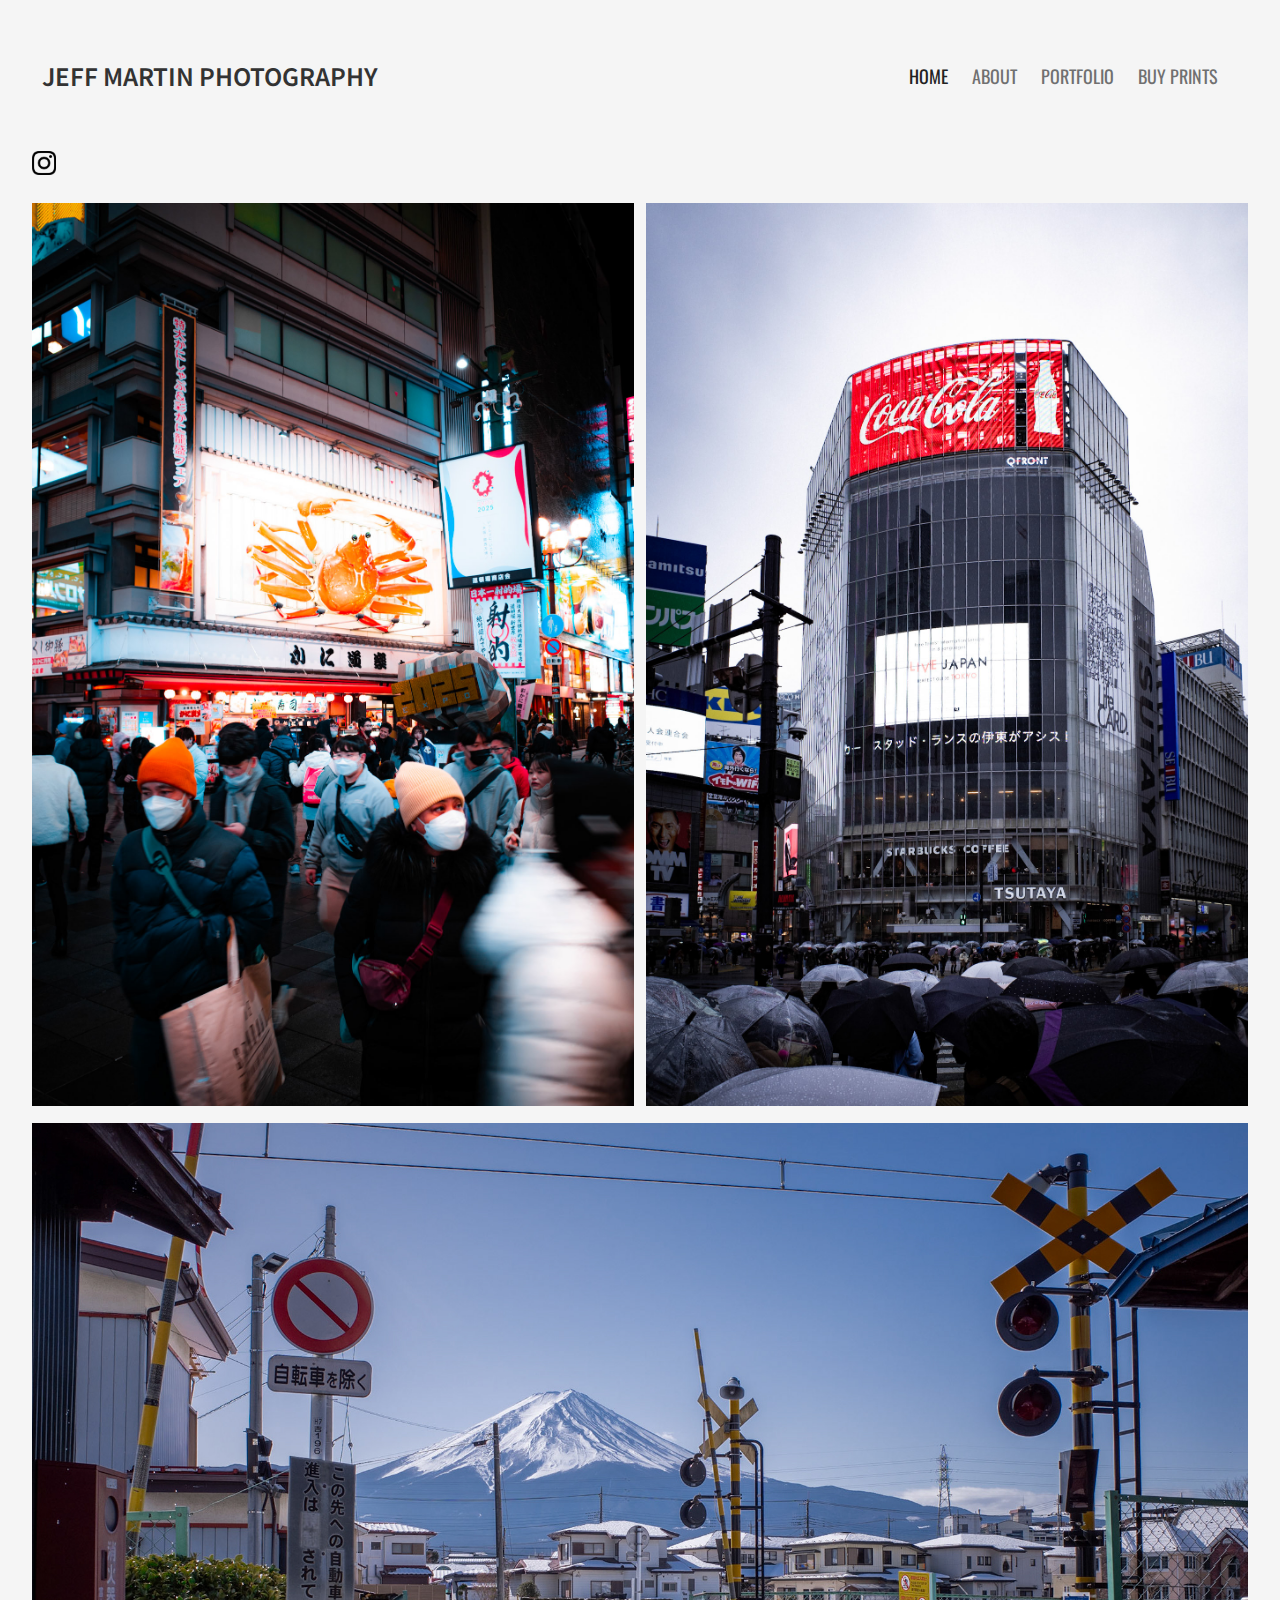
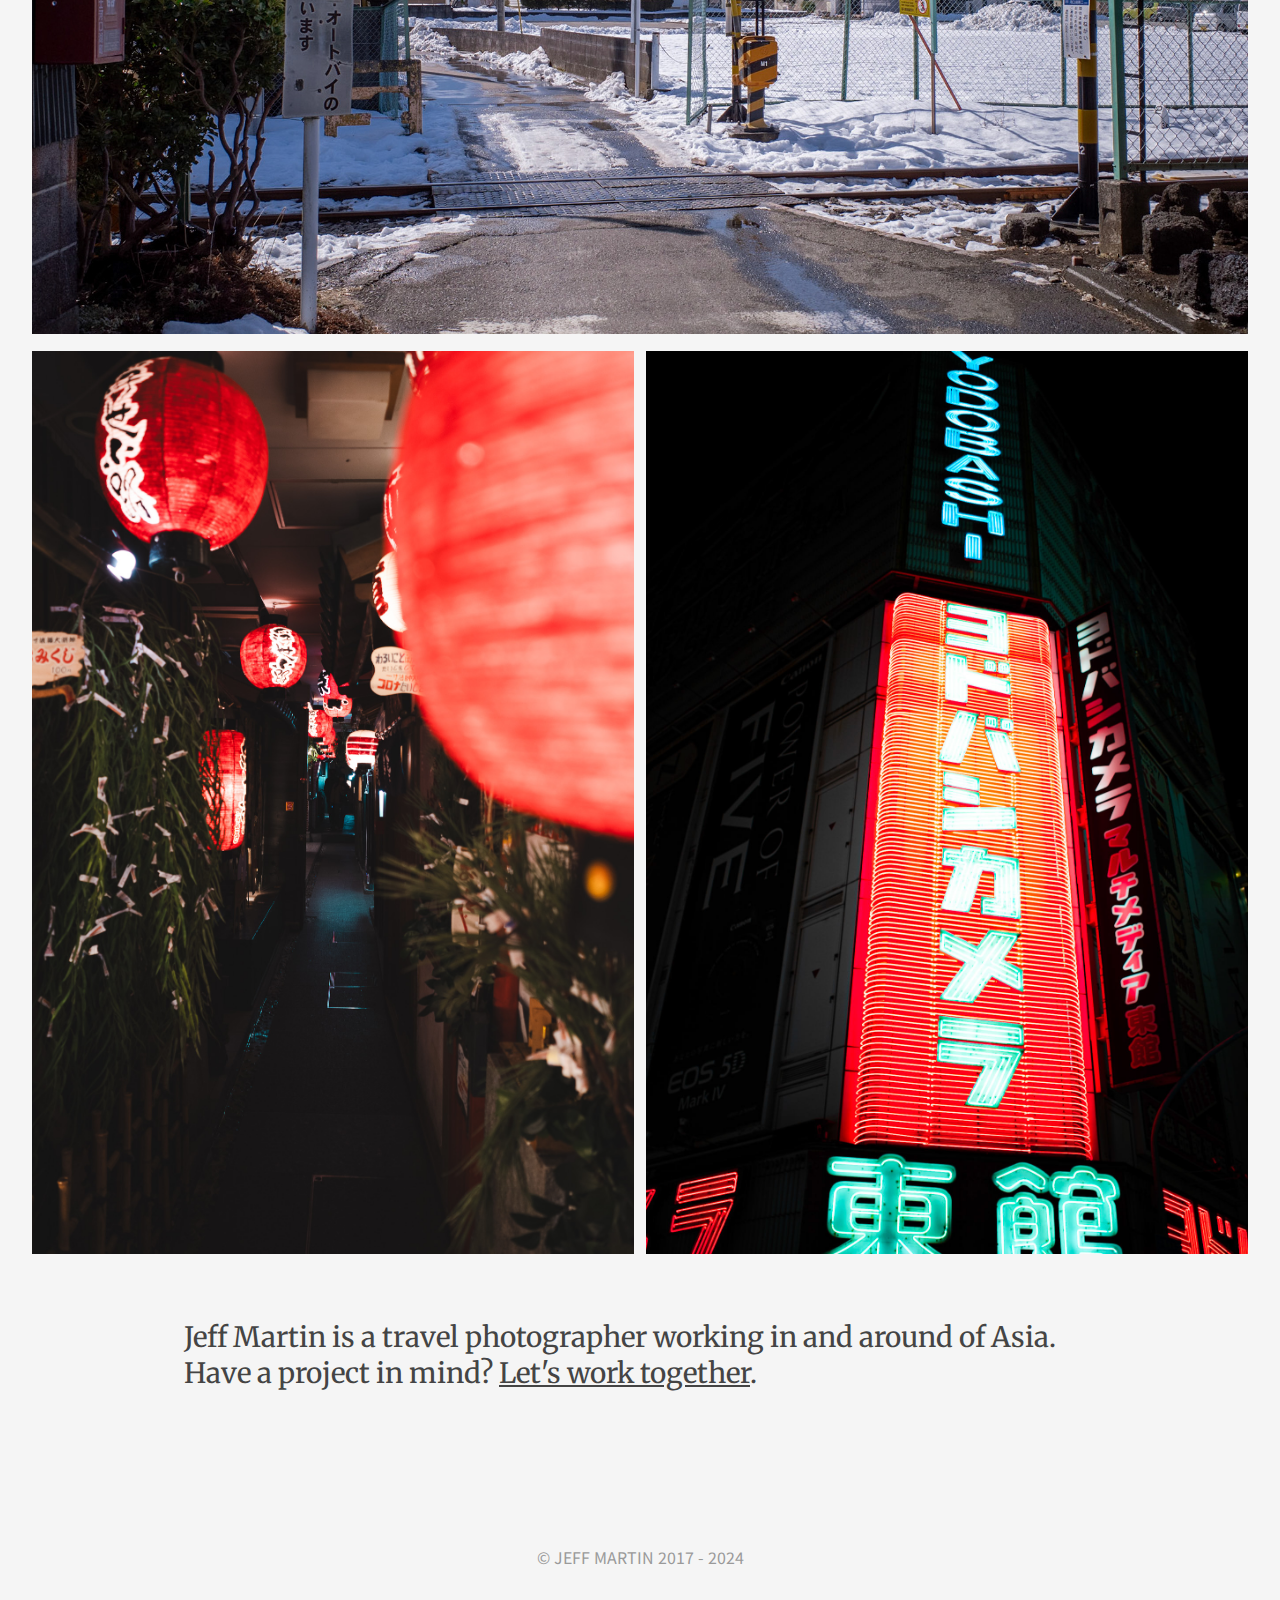
==== commit f175995b: "Updates to menu" ====
--- a/index.html
+++ b/index.html
@@ -16,7 +16,7 @@
 <body class="noto-sans-regular">
     <nav class="menu">
         <div class="menu-top">
-            <h1 class="menu-title noto-sans-semibold">Jeff Martin Photography</h1>
+            <a href="."><h1 class="menu-title noto-sans-semibold">Jeff Martin Photography</h1></a>
             <div class="hamburger">
                 <div class="hamburger-icon"></div>
             </div>
--- a/styles/menu.css
+++ b/styles/menu.css
@@ -13,7 +13,11 @@
 }
 
 .menu a {
-    text-decoration: none; /* Remove underline */
+    text-decoration: none;
+    color: #333;
+}
+
+.menu-links a {
     color: #707070;
     transition: color 0.4s ease;
 }
@@ -50,7 +54,7 @@
 }
 
 /* Responsive styles for smaller screens */
-@media (max-width: 768px) { /* Adjust breakpoint as needed */
+@media (max-width: 768px) {
     .menu {
         flex-direction: column;
         align-items: flex-start;
--- a/styles/home.css
+++ b/styles/home.css
@@ -47,5 +47,13 @@
     font-size: 28px;
     width: 75%;
     margin: 0 auto;
-    colour: #444;
+    color: #444;
+}
+
+@media (max-width: 768px) {    
+    .outro {
+        font-size: 20px;
+        width: 100%;
+        text-align: center;
+    }
 }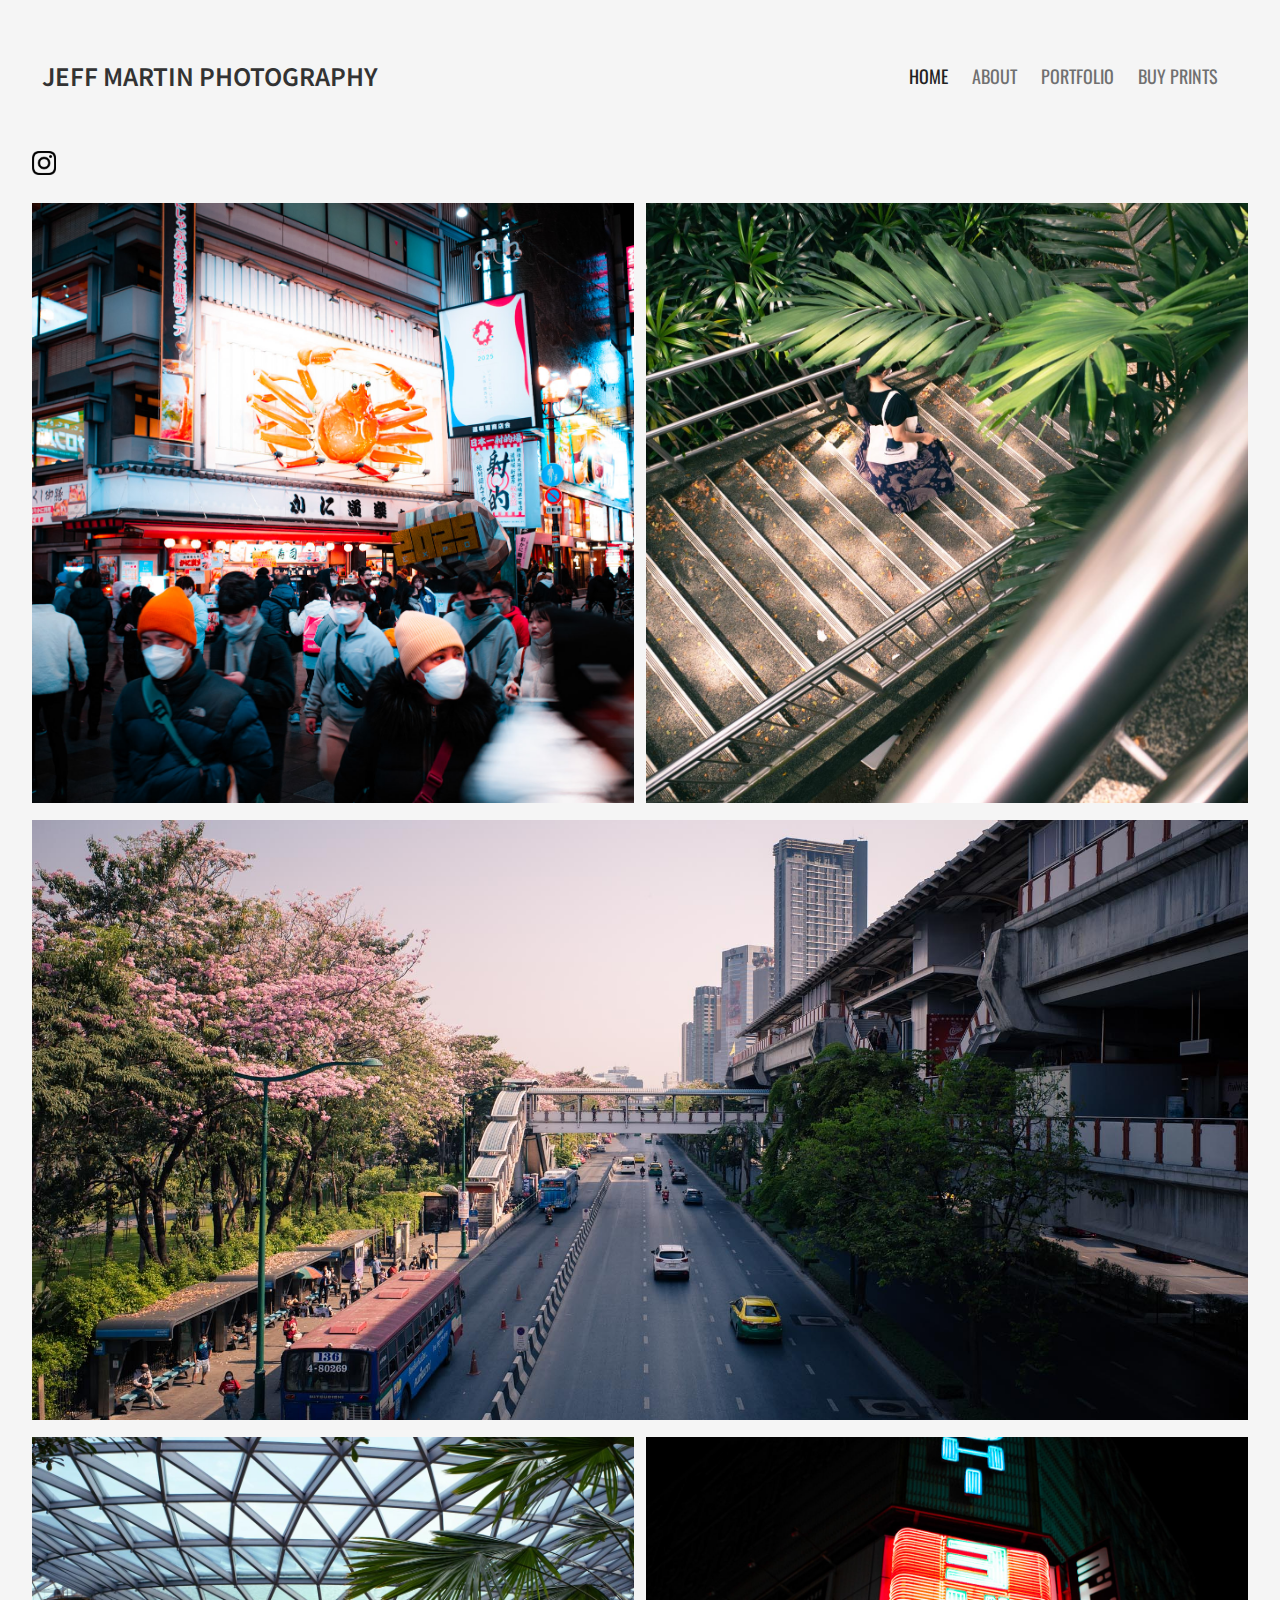
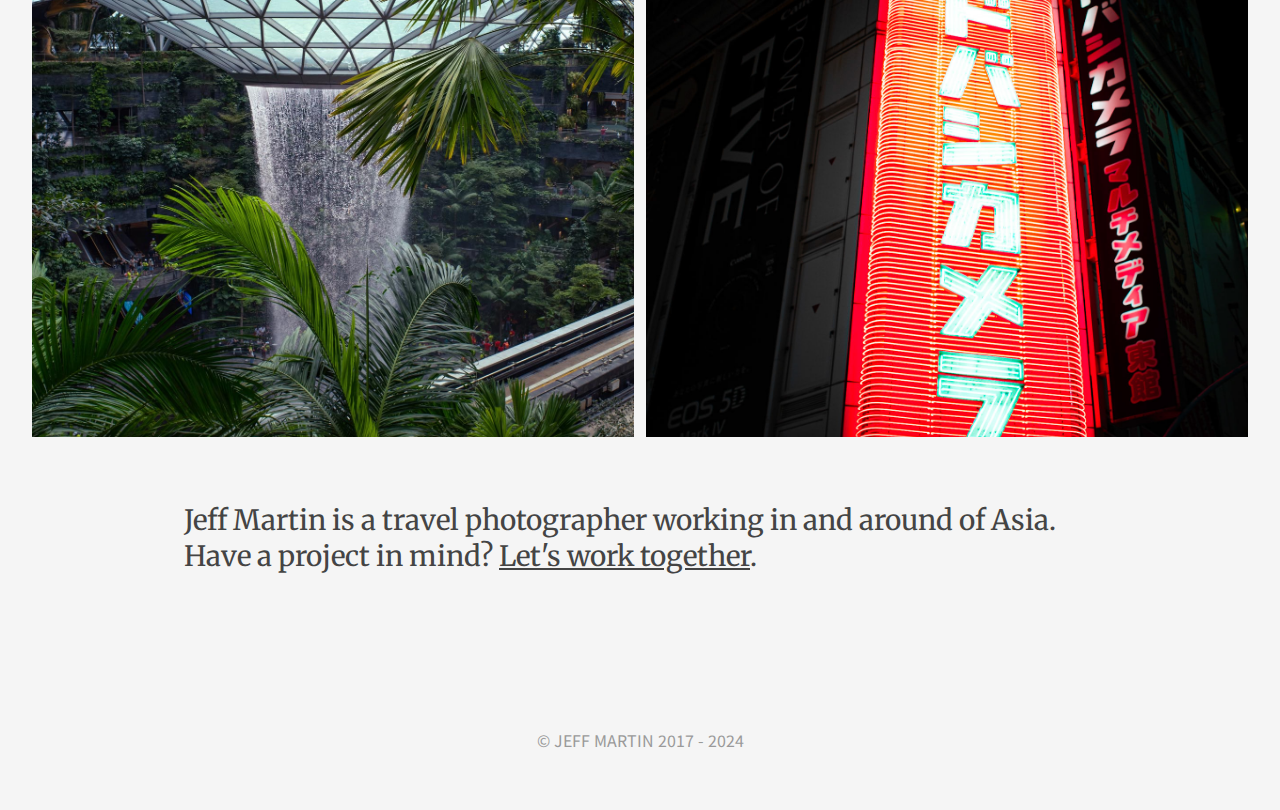
==== commit 7d14455b: "New portfolio sections" ====
--- a/index.html
+++ b/index.html
@@ -37,19 +37,19 @@
     
     <div class="grid-container">
         <div class="grid-item">
-            <img src="photos/portfolio/japan/dotonbori-crowd-1.jpg" alt="Photo of Dotonbori Osaka Crowds">
+            <img src="photos/portfolio/japan/dotonbori-crowd-1.jpg">
         </div>
         <div class="grid-item">
-            <img src="photos/portfolio/japan/shibuyacrossing-1.jpg" alt="Photo of Shibuya Crossing">
+            <img src="photos/portfolio/singapore/stairs.jpg">
         </div>
         <div class="grid-item">
-            <img src="photos/portfolio/japan/fujisan-railroads-1.jpg" alt="Photo of Fuji-san">
+            <img src="photos/portfolio/thailand/bridge-jatujak.jpg">
         </div>
         <div class="grid-item">
-            <img src="photos/portfolio/japan/dotonbori-alley.jpg" alt="Photo of Dotonbori Alleyway">
+            <img src="photos/portfolio/singapore/jewel-waterfall.jpg">
         </div>
         <div class="grid-item">
-            <img src="photos/portfolio/japan/yodobashi-sign-1.jpg" alt="Photo of Yodobashi Camera">
+            <img src="photos/portfolio/japan/yodobashi-sign-1.jpg">
         </div>
     </div>
 
--- a/styles/home.css
+++ b/styles/home.css
@@ -27,6 +27,7 @@
 .grid-item img {
     width: 100%;
     height: auto;
+    max-height: 600px;
     object-fit: cover; 
 }
 
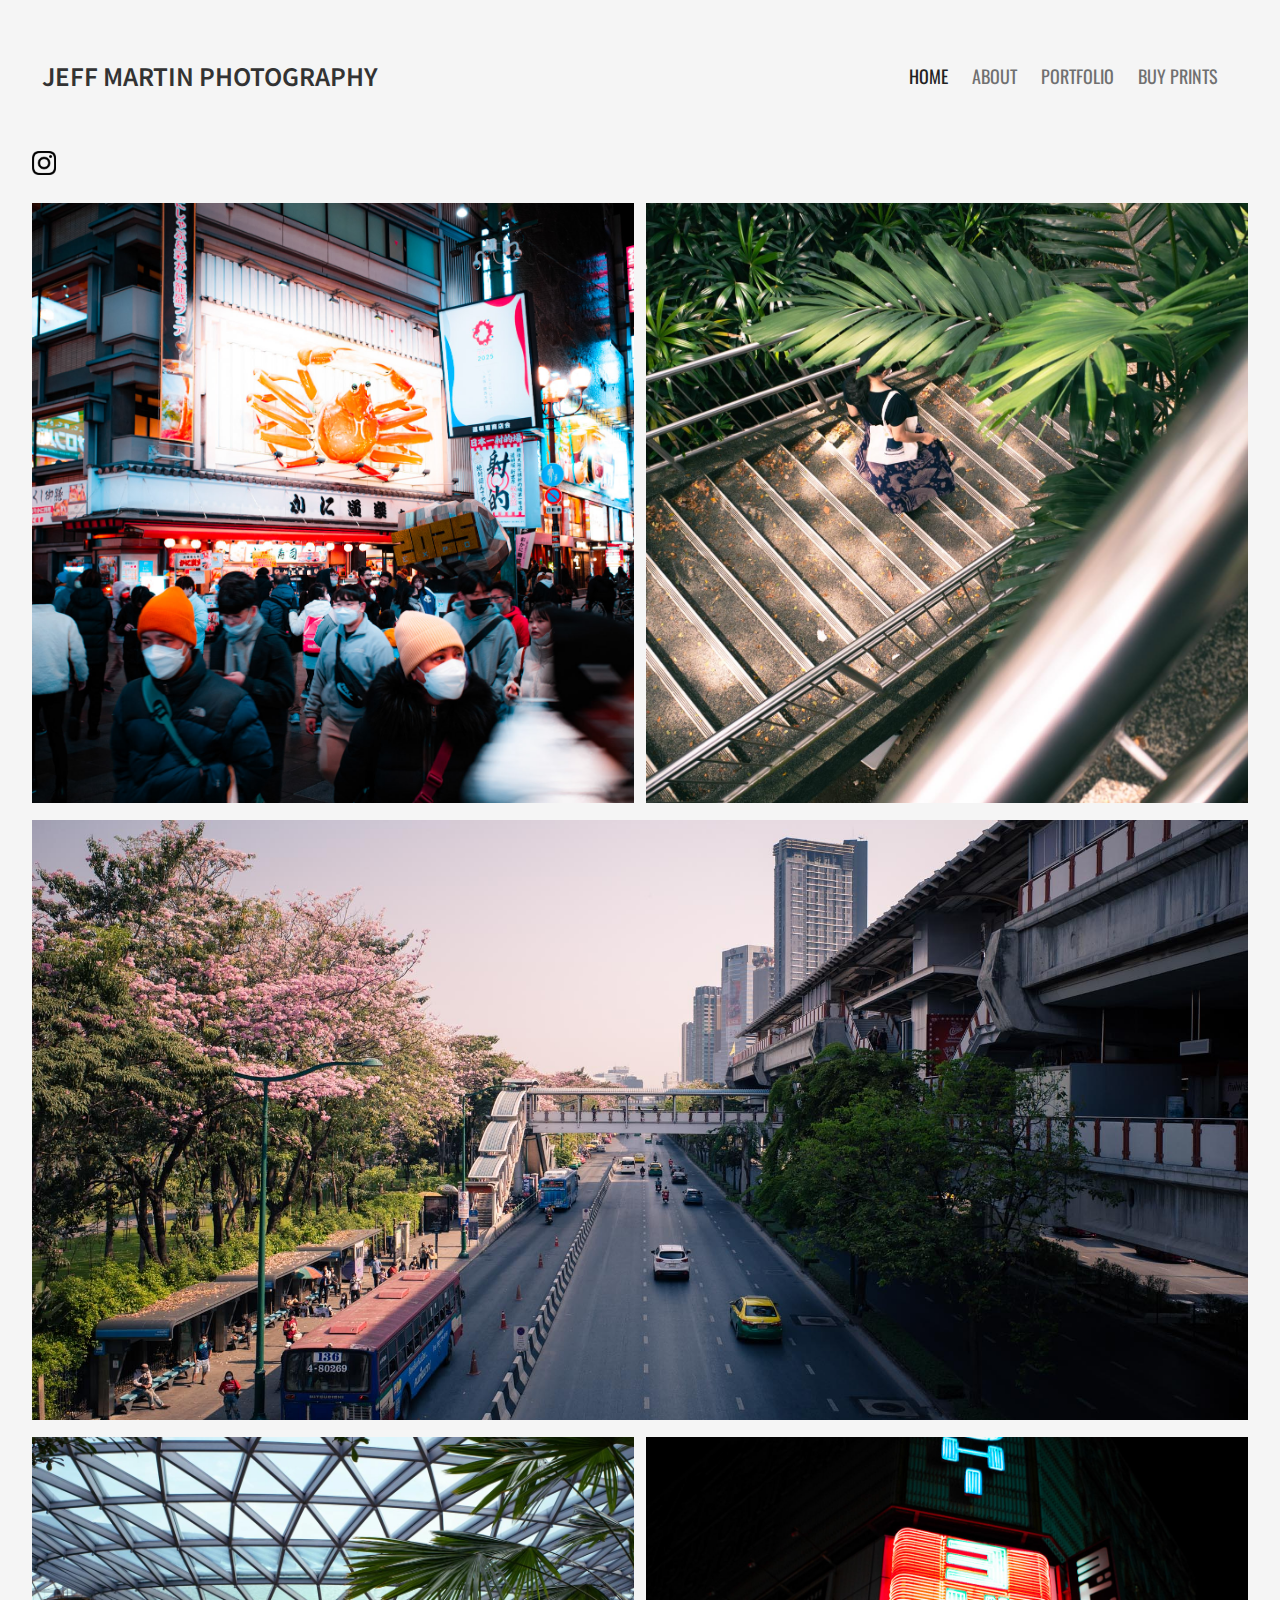
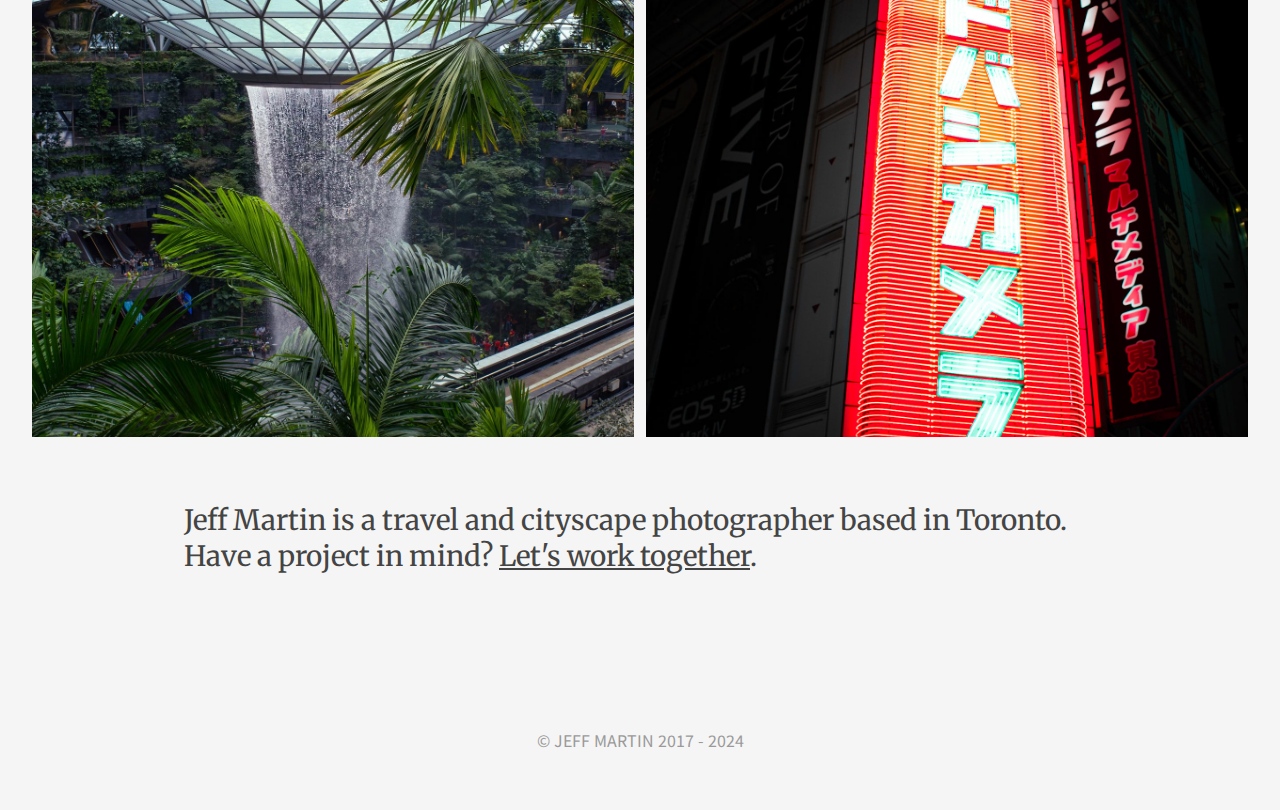
==== commit ea6e2209: "Update index.html" ====
--- a/index.html
+++ b/index.html
@@ -55,7 +55,7 @@
 
     <div class="outro merriweather-regular">
         <p>
-            Jeff Martin is a travel photographer working in and around of Asia. Have a project in mind? <a href="mailto:jeffmartin.photos@gmail.com">Let's work together</a>.
+            Jeff Martin is a travel and cityscape photographer based in Toronto. Have a project in mind? <a href="mailto:jeffmartin.photos@gmail.com">Let's work together</a>.
         </p>
     </div>
 
